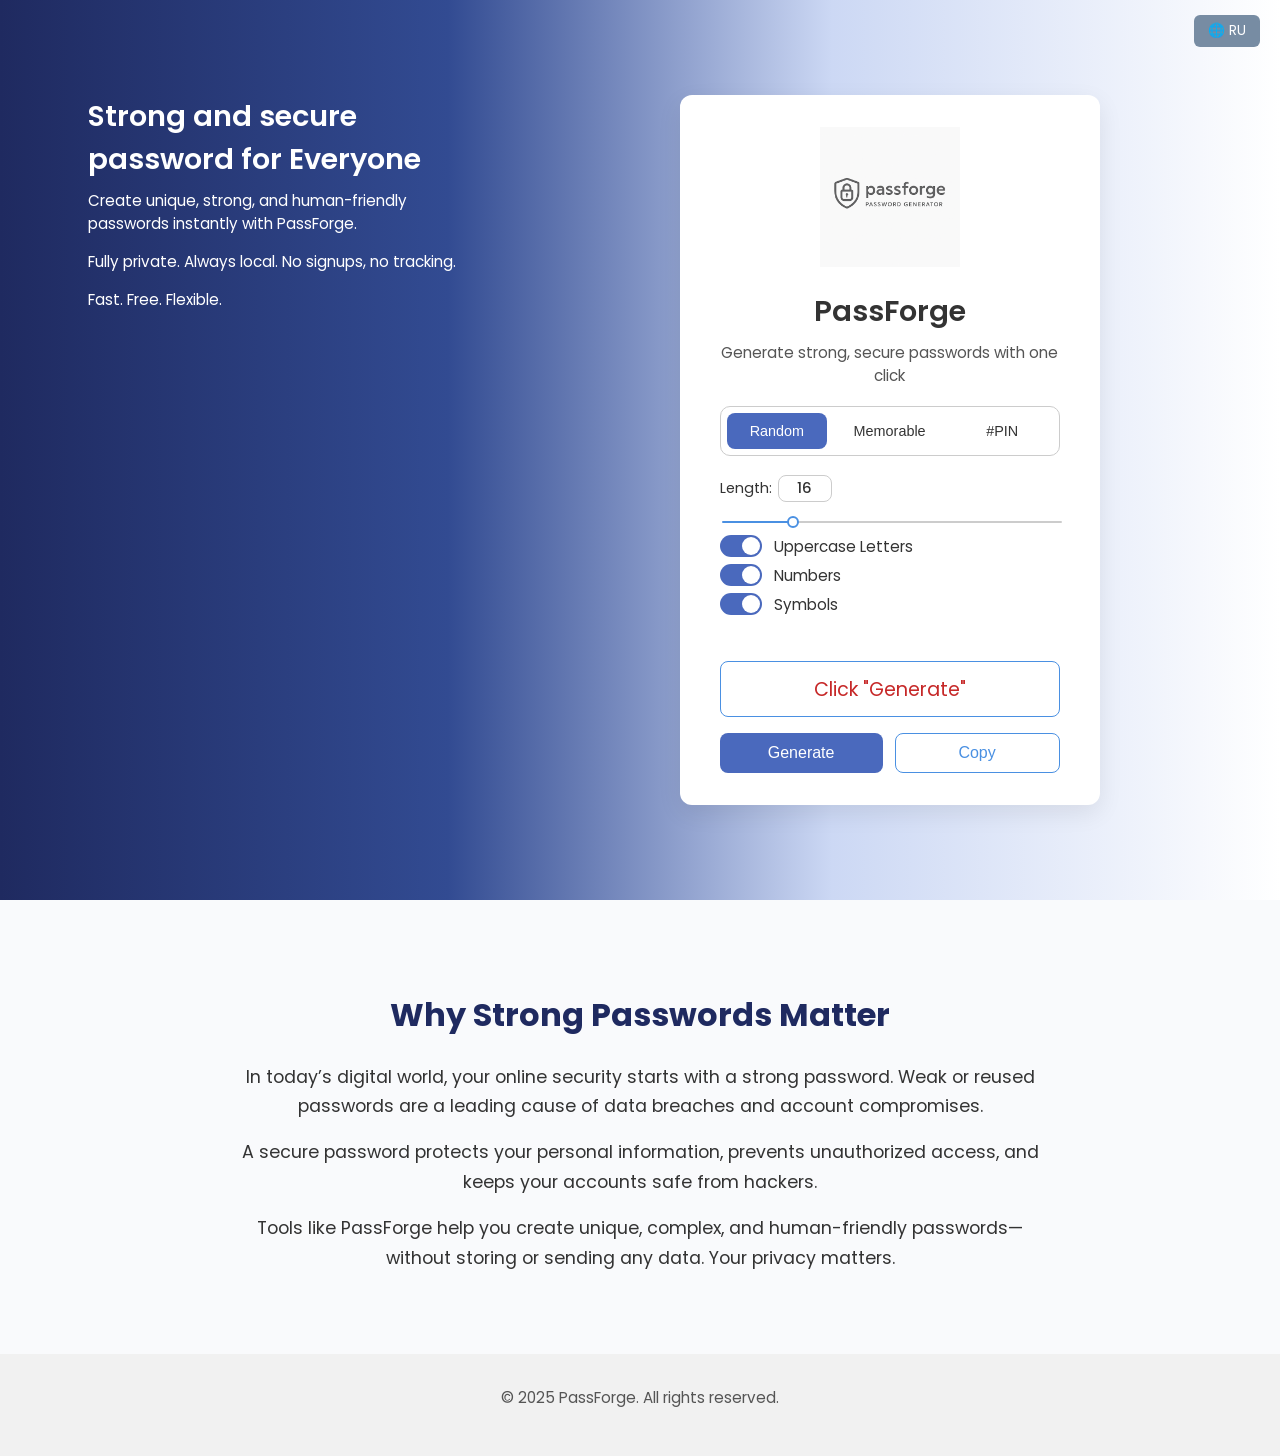
==== index.html @ 596d3ce4 "Add files via upload" ====
<!DOCTYPE html>
<html lang="en">
<head>
<!-- 🔹 БЛОК 1: SEO и мета-теги -->
<!-- Google tag (gtag.js) -->
<script async src="https://www.googletagmanager.com/gtag/js?id=G-ESG8VKVJJ3"></script>
<script>
  window.dataLayer = window.dataLayer || [];
  function gtag(){dataLayer.push(arguments);}
  gtag('js', new Date());
  gtag('config', 'G-ESG8VKVJJ3');
</script>
<meta charset="utf-8"/>
<meta name="viewport" content="width=device-width, initial-scale=1.0"/>
<title>PassForge – Secure Online Password Generator</title>

<meta name="description" content="Generate secure, strong, unique, and memorable passwords instantly. Create passwords with symbols, numbers, and custom length. 100% free and private.">

<meta name="keywords" content="password generator, strong password, generate password, secure password, online password tool, create password, password generator free, password creator, memorable password, PIN generator, random password, generate secure password, passforge">

<meta name="author" content="PassForge" />
<meta name="robots" content="index, follow" />

<script type="application/ld+json">
{
  "@context": "https://schema.org",
  "@type": "WebApplication",
  "name": "PassForge",
  "url": "https://passforge.net",
  "applicationCategory": "SecurityApplication",
  "operatingSystem": "Web",
  "description": "Generate secure, unique passwords in seconds with PassForge. Customize length, symbols, numbers, and more. Simple, private, and free.",
  "browserRequirements": "Requires JavaScript",
  "applicationSubCategory": "PasswordManager",
  "offers": {
    "@type": "Offer",
    "price": "0",
    "priceCurrency": "USD"
  },
  "publisher": {
    "@type": "Organization",
    "name": "PassForge"
  },
  "aggregateRating": {
    "@type": "AggregateRating",
    "ratingValue": "5",
    "reviewCount": "25"
  },
  "datePublished": "2025-06-23"
}
</script>

<script type="application/ld+json">
{
  "@context": "https://schema.org",
  "@type": "FAQPage",
  "mainEntity": [
    {
      "@type": "Question",
      "name": "How to generate a secure password?",
      "acceptedAnswer": {
        "@type": "Answer",
        "text": "Choose your desired options (length, symbols, numbers, etc.), click 'Generate', and copy your password."
      }
    },
    {
      "@type": "Question",
      "name": "Is PassForge free?",
      "acceptedAnswer": {
        "@type": "Answer",
        "text": "Yes, PassForge is completely free and does not require registration or login."
      }
    },
    {
      "@type": "Question",
      "name": "Do you store the generated passwords?",
      "acceptedAnswer": {
        "@type": "Answer",
        "text": "No. All password generation happens locally in your browser. Nothing is sent or stored anywhere."
      }
    }
  ]
}
</script>
<!-- ✅ Favicon -->
<link rel="icon" href="favicon.ico" type="image/x-icon"/>
<link href="https://fonts.googleapis.com/css2?family=Poppins:wght@400;600&display=swap" rel="stylesheet"/>
<link rel="stylesheet" href="style.css"/>
</head>




<body>
  <div class="page-container">
  <div class="page-layout">
    
    <!-- Левая колонка: описание -->
    <div class="intro">
      <h1>Strong and secure password for Everyone</h1>
      <p>Create unique, strong, and human-friendly passwords instantly with PassForge.</p>
      <p>Fully private. Always local. No signups, no tracking.</p>
      <p>Fast. Free. Flexible.</p>
    </div>

    <!-- Правая колонка: генератор -->
    <div class="generator">
      <div class="lang-toggle" onclick="toggleLanguage()">🌐 <span id="lang-label">RU</span></div>
      <div id="container">
        <img src="logo_clean_bg.png" alt="PassForge Logo" style="max-width: 140px; margin-bottom: 1rem;" />
        <h1 id="title">PassForge</h1>
        <p id="description">Generate strong, secure passwords with one click</p>

        <!-- Переключатель типа пароля -->
        <div class="password-type-selector">
          <button class="type-btn active">Random</button>
          <button class="type-btn">Memorable</button>
          <button class="type-btn">#PIN</button>
        </div>

        <!-- Настройки -->
        <div class="controls">
          <label id="length-label">
            Length: <span class="range-value-box" id="length-value">16</span>
          </label>
          <input id="length" type="range" min="4" max="64" value="16" />

          <label class="switch">
            <input type="checkbox" id="uppercase" checked />
            <span class="slider"></span>
            <span class="label-text" id="label-uppercase">Uppercase Letters</span>
          </label>

          <label class="switch">
            <input type="checkbox" id="numbers" checked />
            <span class="slider"></span>
            <span class="label-text" id="label-numbers">Numbers</span>
          </label>

          <label class="switch">
            <input type="checkbox" id="symbols" checked />
            <span class="slider"></span>
            <span class="label-text" id="label-symbols">Symbols</span>
          </label>
        </div>

        <!-- Пароль -->
        <div id="password-container">
          <div id="password">Click "Generate"</div>
          <div class="button-row-tight">
            <button class="generate" id="generate-btn" onclick="generatePassword()">Generate</button>
            <button class="copy" id="copy-btn" onclick="copyPassword()">Copy</button>
          </div>
        </div>
      </div>
    </div>
  </div>
  </div>
<section class="article-block">
  <div class="article-container">
    <h2>Why Strong Passwords Matter</h2>
    <p>
      In today’s digital world, your online security starts with a strong password. Weak or reused passwords are a leading cause of data breaches and account compromises.
    </p>
    <p>
      A secure password protects your personal information, prevents unauthorized access, and keeps your accounts safe from hackers.
    </p>
    <p>
      Tools like PassForge help you create unique, complex, and human-friendly passwords—without storing or sending any data. Your privacy matters.
    </p>
  </div>
</section>

  <!-- 🔹 JS -->
  <script defer src="main.js"></script>


  <footer class="site-footer">
  <p>&copy; 2025 PassForge. All rights reserved.</p>
</footer>

</body>

</html>
---- style.css ----
:root {
      --primary: #4a69bd;
      --primary-hover: #3c5aa4;
      --secondary: #778ca3;
      --secondary-hover: #5f6f80;
      --bg: #eef1f5;
      --card-bg: #ffffff;
      --text-main: #333;
      --accent: #00b894;
    }
    body {
      font-family: 'Poppins', sans-serif;
      margin: 0;
      background: linear-gradient(to right,
    #1f2a60 0%,        /* тёмно-синий */
    #324b92 35%,       /* интро заканчивается */
    #ccd8f4 65%,       /* генератор заканчивается */
    #ffffff 100%       /* белый конец */
  );
      color: var(--text-main);
     
    }
    #container {
      background: var(--card-bg);
      padding: 2rem 2.5rem;
      border-radius: 12px;
      box-shadow: 0 8px 24px rgba(0,0,0,0.08);
      width: 420px;
      max-width: 90%;
      box-sizing: border-box;
      text-align: center;
    }
    h1 {
      margin: 0 0 0.5rem 0;
      font-size: 1.8rem;
      font-weight: 600;
    }
    p {
      margin-top: 0;
      color: #555;
      font-size: 0.95rem;
    }
    #password {
  font-size: 1.2rem;
  padding: 0.8rem;
  border-radius: 8px;
  margin: 1rem 0;
  color: #c62828;                 /* синий текст */
  background-color: transparent; /* полностью прозрачный фон */
  border: 1px solid #4a90e2;      /* синяя рамка */
  word-break: break-word;
  min-height: 54px;
  display: flex;
  align-items: center;
  justify-content: center;
  box-sizing: border-box;
}

    button {
      padding: 10px 24px;
      margin: 6px;
      font-size: 1rem;
      border: none;
      border-radius: 8px;
      cursor: pointer;
      transition: background 0.25s ease;
      width: 160px; /* fixed width to prevent shift */
    }
    .generate { background-color: var(--primary); color: #fff; }
    .generate:hover { background-color: var(--primary-hover); }
    .copy {
  background-color: #fff;
  color: #4a90e2;
  border: 1px solid #4a90e2;
}
.copy:hover {
  background-color: #e6f0fc;
  color: #4a90e2;
  border-color: #4a90e2;
}

    .lang-toggle {
      position: absolute;
      top: 15px;
      right: 20px;
      background-color: var(--secondary);
      color: #fff;
      padding: 6px 14px;
      font-size: 0.85rem;
      border-radius: 6px;
      cursor: pointer;
      transition: background 0.25s ease;
      user-select: none;
    }
    .lang-toggle:hover {
      background-color: var(--secondary-hover);
    }
    /* Controls */
    .controls {
      text-align: left;
      margin-top: 1rem;
      font-size: 0.9rem;
      min-height: 170px; 
    }
    .controls label {
      display: flex;
      align-items: center;
      margin: 6px 0;
    }
    .controls input[type="range"] {
      width: 100%;
    }
    .range-value {
      font-weight: 600;
      margin-left: 0px;
    }

#password-container {
  width: 100%;
  box-sizing: border-box;
}

.button-row-tight {
  display: flex;
  justify-content: space-between;
  width: 100%;
  gap: 12px;
  box-sizing: border-box;
}

.button-row-tight button {
  flex: 1 1 0;
  margin: 0;
  padding: 10px 0;
}



/* 🎚️ Минималистичный улучшенный ползунок — фиксированный */
/* Ползунок и трек */
/* ——— Тонкий трек + тонкий бегунок, выровненный по центру ——— */
input[type="range"]{
  -webkit-appearance:none;
  width:100%;
  height:2px;                          /* ➊ Тонкая шкала */
  background:linear-gradient(
      to right,
      #4a90e2 0%,                      /* синий слева … */
      #4a90e2 var(--fill,50%),         /* … до бегунка  */
      #ccc     var(--fill,50%), #ccc 100%);  /* серый справа */
  border-radius:1px;
  outline:none;
}

/* Chrome / Edge бегунок */
input[type="range"]::-webkit-slider-thumb{
  -webkit-appearance:none;
  height:12px; width:12px;             /* ➋ Тонкий круг */
  border:2px solid #4a90e2;
  border-radius:50%;
  background:#fff;
  margin-top:0px;                     /* ➌ Центр по треку */
  cursor:pointer;
  transition:box-shadow .2s;
}

/* Glоw только при перетягивании */
input[type="range"]:active::-webkit-slider-thumb{
  box-shadow:0 0 0 3px rgba(74,144,226,.35);
}

/* Firefox */
input[type="range"]::-moz-range-track   {height:2px;background:#ccc;border-radius:1px;}
input[type="range"]::-moz-range-progress{height:2px;background:#4a90e2;border-radius:1px;}
input[type="range"]::-moz-range-thumb   {
  height:12px;width:12px;border:2px solid #4a90e2;background:#fff;border-radius:50%;cursor:pointer;
}


/* Переключатель-чекбокс (toggle switch) */
.switch {
  display: flex;
  align-items: center;
  gap: 12px;
  margin: 8px 0;
  font-size: 0.95rem;
  color: var(--text);
}

/* Скрываем стандартный checkbox */
.switch input {
  display: none;
}

/* Внешний вид слайдера */
.switch .slider {
  position: relative;
  width: 42px;
  height: 22px;
  background: #ccc;
  border-radius: 50px;
  transition: background 0.3s;
  flex-shrink: 0;
}

/* Кружок внутри */
.switch .slider::before {
  content: "";
  position: absolute;
  width: 18px;
  height: 18px;
  left: 2px;
  top: 2px;
  background: white;
  border-radius: 50%;
  transition: transform 0.3s;
}

/* Когда включено */
.switch input:checked + .slider {
  background: var(--primary);
}
.switch input:checked + .slider::before {
  transform: translateX(20px);
}

/* Подпись справа */
.switch .label-text {
  flex-grow: 1;
}


.range-value-box {
  display: inline-block;
  padding: 2px 8px;
  border: 1px solid #ccc;
  border-radius: 8px;
  font-weight: 500;
  min-width: 36px;
  text-align: center;
  background-color: #fff;
  color: #333;
  margin-left: 6px;
}

/* Контейнер с переключателями типа пароля */
.password-type-selector {
  display: flex;
  background-color: var(--card-bg);  /* как основа UI */
  border-radius: 10px;
  overflow: hidden;
  margin: 1.2rem 0;
  border: 1px solid #ccc;
}

/* Кнопка-переключатель */
.type-btn {
  flex: 1;
  padding: 10px 0;
  font-size: 0.9rem;
  background-color: transparent;
  border: none;
  cursor: pointer;
  transition: background 0.2s, color 0.2s;
  color: var(--text-main);
}

/* При наведении — лёгкая подсветка */
.type-btn:hover {
  background-color: #f0f4ff;
}

/* Активная кнопка — синяя, белый текст */
.type-btn.active {
  background-color: var(--primary);
  color: #fff;
  font-weight: 100;
}

.page-container {
  display: flex;
  justify-content: center;
  align-items: center;
  min-height: 100vh; /* теперь центрируем .page-layout */
}

.page-layout {
  display: flex;
  width: 100%;
  max-width: 1200px;
}

.intro {
  width: 40%;
  padding: 4rem 3rem;
  background: transparent;
  color: white;
  display: flex;
  flex-direction: column;
  justify-content: stretch;
}
.intro h1,
.intro p {
  color: white;e
}


.generator {
  width: 60%;
  padding: 4rem 3rem;
  background: transparent;
  display: flex;
  align-items: center;
  justify-content: center;
}

@media (max-width: 768px) {
  .page-layout {
    flex-direction: column-reverse;
    align-items: center;
  }

  .intro {
    width: 100%;
    padding: 2rem 1.5rem;
    text-align: center;
    margin-top: 2rem;
  }

  .generator {
    width: 100%;
    padding: 2rem 1.5rem;
    align-items: center;
  }

  body {
    background: #eef1f5;
  }
}
.article-block {
  background: #f9fafc;
  padding: 4rem 2rem;
  text-align: center;
}

.article-container {
  max-width: 800px;
  margin: 0 auto;
  font-family: 'Poppins', sans-serif;
}

.article-container h2 {
  font-size: 2rem;
  margin-bottom: 1.5rem;
  color: #1f2a60;
}

.article-container p {
  font-size: 1.1rem;
  line-height: 1.7;
  color: #333;
  margin-bottom: 1rem;
}
.site-footer {
  text-align: center;
  font-size: 0.9rem;
  color: #888;
  padding: 2rem 1rem;
  background: #f1f1f1;
}
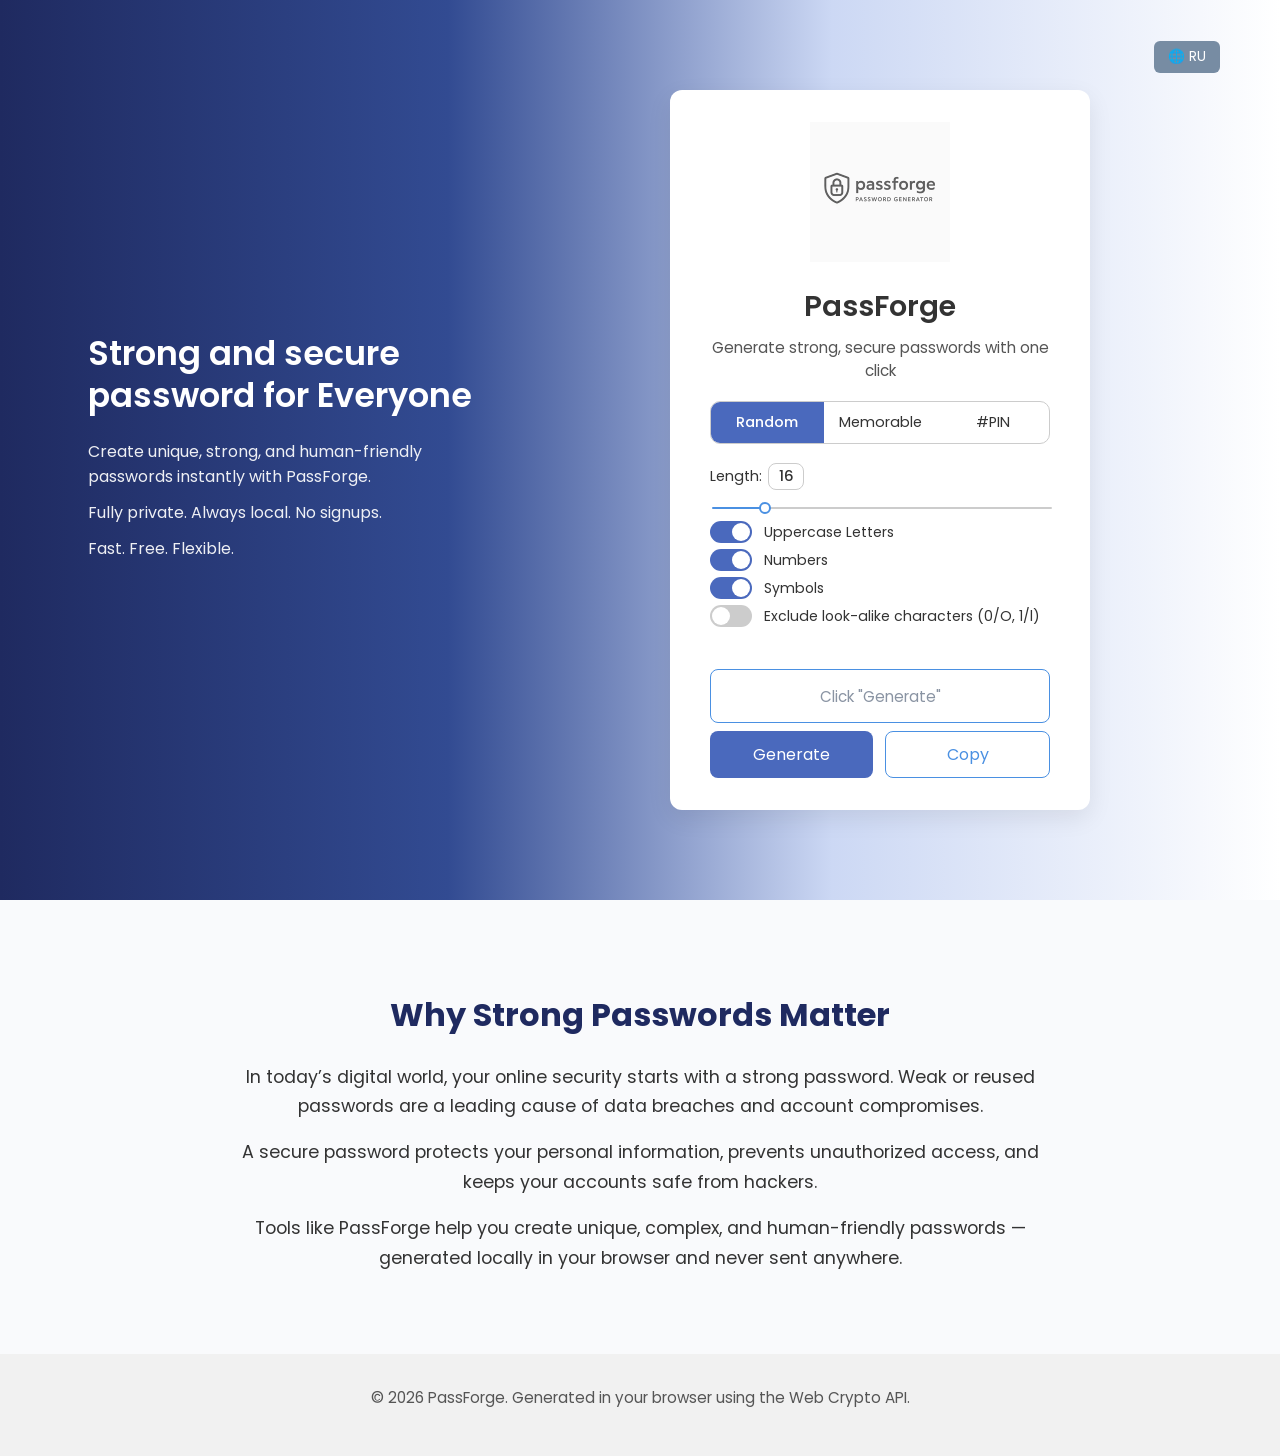
==== commit 28779153: "Add files via upload" ====
--- a/index.html
+++ b/index.html
@@ -1,37 +1,62 @@
 <!DOCTYPE html>
 <html lang="en">
 <head>
-<!-- 🔹 БЛОК 1: SEO и мета-теги -->
-<!-- Google tag (gtag.js) -->
-<script async src="https://www.googletagmanager.com/gtag/js?id=G-ESG8VKVJJ3"></script>
-<script>
-  window.dataLayer = window.dataLayer || [];
-  function gtag(){dataLayer.push(arguments);}
-  gtag('js', new Date());
-  gtag('config', 'G-ESG8VKVJJ3');
-</script>
-<meta charset="utf-8"/>
-<meta name="viewport" content="width=device-width, initial-scale=1.0"/>
+<meta charset="utf-8" />
+<meta name="viewport" content="width=device-width, initial-scale=1.0" />
+
 <title>PassForge – Secure Online Password Generator</title>
 
-<meta name="description" content="Generate secure, strong, unique, and memorable passwords instantly. Create passwords with symbols, numbers, and custom length. 100% free and private.">
-
-<meta name="keywords" content="password generator, strong password, generate password, secure password, online password tool, create password, password generator free, password creator, memorable password, PIN generator, random password, generate secure password, passforge">
-
+<meta name="description" content="Generate secure, strong, unique, and memorable passwords instantly. Custom length, symbols, numbers and entropy meter. Free, and generated entirely in your browser." />
 <meta name="author" content="PassForge" />
 <meta name="robots" content="index, follow" />
-
+<meta name="theme-color" content="#1f2a60" />
+
+<link rel="canonical" href="https://passforge.net/" />
+
+<!-- Open Graph / Twitter -->
+<meta property="og:type"        content="website" />
+<meta property="og:url"         content="https://passforge.net/" />
+<meta property="og:title"       content="PassForge – Secure Online Password Generator" />
+<meta property="og:description" content="Strong passwords generated locally in your browser. No signups, nothing sent anywhere." />
+<meta property="og:image"       content="https://passforge.net/og-image.png" />
+<meta property="og:image:width"  content="1200" />
+<meta property="og:image:height" content="630" />
+<meta name="twitter:card"        content="summary_large_image" />
+<meta name="twitter:title"       content="PassForge – Secure Online Password Generator" />
+<meta name="twitter:description" content="Strong passwords generated locally in your browser. No signups, nothing sent anywhere." />
+<meta name="twitter:image"       content="https://passforge.net/og-image.png" />
+
+<!--
+  hreflang: раскомментировать ПОСЛЕ того, как появится реальная страница /ru/.
+  Сейчас перевод живёт только в JS, отдельного URL нет, и указывать
+  несуществующий адрес нельзя — Google пометит это ошибкой.
+
+<link rel="alternate" hreflang="en" href="https://passforge.net/" />
+<link rel="alternate" hreflang="ru" href="https://passforge.net/ru/" />
+<link rel="alternate" hreflang="x-default" href="https://passforge.net/" />
+-->
+
+<!-- Иконки -->
+<link rel="icon" href="favicon.ico" sizes="any" />
+<link rel="apple-touch-icon" href="apple-touch-icon.png" />
+
+<!-- Структурированные данные.
+     Прежняя версия содержала HTML внутри JSON (<h1> в блоке aggregateRating),
+     из-за чего разметка не парсилась и игнорировалась целиком.
+     aggregateRating удалён намеренно: отзывов нет, а self-serving reviews
+     запрещены гайдлайнами и наказываются ручными санкциями. -->
 <script type="application/ld+json">
 {
   "@context": "https://schema.org",
   "@type": "WebApplication",
   "name": "PassForge",
-  "url": "https://passforge.net",
+  "url": "https://passforge.net/",
   "applicationCategory": "SecurityApplication",
+  "applicationSubCategory": "PasswordManager",
   "operatingSystem": "Web",
-  "description": "Generate secure, unique passwords in seconds with PassForge. Customize length, symbols, numbers, and more. Simple, private, and free.",
+  "description": "Generate secure, unique passwords in seconds with PassForge. Customize length, symbols, numbers and more. Everything runs locally in your browser.",
   "browserRequirements": "Requires JavaScript",
-  "applicationSubCategory": "PasswordManager",
+  "isAccessibleForFree": true,
   "offers": {
     "@type": "Offer",
     "price": "0",
@@ -39,12 +64,8 @@
   },
   "publisher": {
     "@type": "Organization",
-    "name": "PassForge"
-  },
-  "aggregateRating": {
-    "@type": "AggregateRating",
-    "ratingValue": "5",
-    "reviewCount": "25"
+    "name": "PassForge",
+    "url": "https://passforge.net/"
   },
   "datePublished": "2025-06-23"
 }
@@ -60,7 +81,7 @@
       "name": "How to generate a secure password?",
       "acceptedAnswer": {
         "@type": "Answer",
-        "text": "Choose your desired options (length, symbols, numbers, etc.), click 'Generate', and copy your password."
+        "text": "Choose your desired options (length, symbols, numbers, etc.), click Generate, and copy your password. The strength meter shows how many bits of entropy the result has."
       }
     },
     {
@@ -76,109 +97,181 @@
       "name": "Do you store the generated passwords?",
       "acceptedAnswer": {
         "@type": "Answer",
-        "text": "No. All password generation happens locally in your browser. Nothing is sent or stored anywhere."
+        "text": "No. All password generation happens locally in your browser using the Web Crypto API. Generated passwords are never transmitted or stored."
+      }
+    },
+    {
+      "@type": "Question",
+      "name": "How many bits of entropy does a password need?",
+      "acceptedAnswer": {
+        "@type": "Answer",
+        "text": "Around 80 bits is generally considered sufficient against offline brute-force attacks, and 100 bits or more gives a comfortable margin. A 16-character password using upper case, lower case, digits and symbols yields roughly 104 bits."
       }
     }
   ]
 }
 </script>
-<!-- ✅ Favicon -->
-<link rel="icon" href="favicon.ico" type="image/x-icon"/>
-<link href="https://fonts.googleapis.com/css2?family=Poppins:wght@400;600&display=swap" rel="stylesheet"/>
-<link rel="stylesheet" href="style.css"/>
+
+<!-- Шрифт: preconnect ускоряет загрузку.
+     Для полной независимости от Google (и чистоты по GDPR) файл шрифта
+     лучше положить локально и подключить через @font-face. -->
+<link rel="preconnect" href="https://fonts.googleapis.com" />
+<link rel="preconnect" href="https://fonts.gstatic.com" crossorigin />
+<link href="https://fonts.googleapis.com/css2?family=Poppins:wght@400;500;600&display=swap" rel="stylesheet" />
+
+<link rel="stylesheet" href="style.css" />
 </head>
 
-
-
-
 <body>
-  <div class="page-container">
+
+<div class="page-container">
   <div class="page-layout">
-    
+
     <!-- Левая колонка: описание -->
     <div class="intro">
-      <h1>Strong and secure password for Everyone</h1>
-      <p>Create unique, strong, and human-friendly passwords instantly with PassForge.</p>
-      <p>Fully private. Always local. No signups, no tracking.</p>
-      <p>Fast. Free. Flexible.</p>
+      <h1 id="headline" data-i18n="headline">Strong and secure password for Everyone</h1>
+      <p id="intro-line1" data-i18n="introLine1">Create unique, strong, and human-friendly passwords instantly with PassForge.</p>
+      <p id="intro-line2" data-i18n="introLine2">Fully private. Always local. No signups.</p>
+      <p id="intro-line3" data-i18n="introLine3">Fast. Free. Flexible.</p>
     </div>
 
     <!-- Правая колонка: генератор -->
     <div class="generator">
-      <div class="lang-toggle" onclick="toggleLanguage()">🌐 <span id="lang-label">RU</span></div>
+
+      <button type="button" class="lang-toggle" id="lang-toggle" aria-label="Switch language">
+        🌐 <span id="lang-label">RU</span>
+      </button>
+
       <div id="container">
-        <img src="logo_clean_bg.png" alt="PassForge Logo" style="max-width: 140px; margin-bottom: 1rem;" />
-        <h1 id="title">PassForge</h1>
-        <p id="description">Generate strong, secure passwords with one click</p>
-
-        <!-- Переключатель типа пароля -->
-        <div class="password-type-selector">
-          <button class="type-btn active">Random</button>
-          <button class="type-btn">Memorable</button>
-          <button class="type-btn">#PIN</button>
+
+        <img src="logo.webp" alt="PassForge" width="140" height="140"
+             class="brand-logo" fetchpriority="high" decoding="async" />
+
+        <!-- Было <h1> — на странице должен быть ровно один H1 (#headline). -->
+        <p class="brand-name">PassForge</p>
+        <p id="description" data-i18n="description">Generate strong, secure passwords with one click</p>
+
+        <!-- Переключатель типа пароля.
+             data-type обязателен: JS читает тип отсюда, а не из подписи кнопки.
+             Раньше сравнение шло по тексту, и после перевода на русский
+             переключатель переставал работать. -->
+        <div class="password-type-selector" role="tablist">
+          <button type="button" class="type-btn active" data-type="random"    role="tab" aria-selected="true">Random</button>
+          <button type="button" class="type-btn"        data-type="memorable" role="tab" aria-selected="false">Memorable</button>
+          <button type="button" class="type-btn"        data-type="pin"       role="tab" aria-selected="false">#PIN</button>
         </div>
 
         <!-- Настройки -->
         <div class="controls">
-          <label id="length-label">
-            Length: <span class="range-value-box" id="length-value">16</span>
-          </label>
-          <input id="length" type="range" min="4" max="64" value="16" />
+
+          <label id="length-label" class="length-label">
+            <span id="length-caption">Length</span>:
+            <span class="range-value-box" id="length-value">16</span>
+          </label>
+          <input id="length" type="range" min="8" max="64" value="16" aria-labelledby="length-caption" />
 
           <label class="switch">
             <input type="checkbox" id="uppercase" checked />
             <span class="slider"></span>
-            <span class="label-text" id="label-uppercase">Uppercase Letters</span>
+            <span class="label-text" data-i18n="uppercase">Uppercase Letters</span>
           </label>
 
           <label class="switch">
             <input type="checkbox" id="numbers" checked />
             <span class="slider"></span>
-            <span class="label-text" id="label-numbers">Numbers</span>
+            <span class="label-text" data-i18n="numbers">Numbers</span>
           </label>
 
           <label class="switch">
             <input type="checkbox" id="symbols" checked />
             <span class="slider"></span>
-            <span class="label-text" id="label-symbols">Symbols</span>
-          </label>
+            <span class="label-text" data-i18n="symbols">Symbols</span>
+          </label>
+
+          <label class="switch">
+            <input type="checkbox" id="exclude-ambiguous" />
+            <span class="slider"></span>
+            <span class="label-text" data-i18n="excludeAmbiguous">Exclude look-alike characters (0/O, 1/l)</span>
+          </label>
+
         </div>
 
-        <!-- Пароль -->
+        <!-- Пароль.
+             ym-hide-content — на случай, если Яндекс.Метрика будет
+             подключена снова: класс исключает содержимое из записи Вебвизора. -->
         <div id="password-container">
-          <div id="password">Click "Generate"</div>
+
+          <div id="password" class="ym-hide-content" data-empty="true"
+               data-i18n="passwordPlaceholder" aria-live="polite">Click "Generate"</div>
+
+          <div id="strength-meter" hidden>
+            <div class="strength-track"><div id="strength-bar"></div></div>
+            <p id="strength-text"></p>
+          </div>
+
+          <!-- onclick убран: обработчики навешиваются из JS.
+               Это позволит включить строгий CSP без unsafe-inline. -->
           <div class="button-row-tight">
-            <button class="generate" id="generate-btn" onclick="generatePassword()">Generate</button>
-            <button class="copy" id="copy-btn" onclick="copyPassword()">Copy</button>
+            <button type="button" class="generate" id="generate-btn" data-i18n="generate">Generate</button>
+            <button type="button" class="copy"     id="copy-btn"     data-i18n="copy">Copy</button>
           </div>
+
         </div>
+
       </div>
     </div>
+
   </div>
-  </div>
+</div>
+
 <section class="article-block">
   <div class="article-container">
-    <h2>Why Strong Passwords Matter</h2>
-    <p>
+    <h2 id="article-title" data-i18n="articleTitle">Why Strong Passwords Matter</h2>
+    <p id="article-p1">
       In today’s digital world, your online security starts with a strong password. Weak or reused passwords are a leading cause of data breaches and account compromises.
     </p>
-    <p>
+    <p id="article-p2">
       A secure password protects your personal information, prevents unauthorized access, and keeps your accounts safe from hackers.
     </p>
-    <p>
-      Tools like PassForge help you create unique, complex, and human-friendly passwords—without storing or sending any data. Your privacy matters.
+    <p id="article-p3">
+      Tools like PassForge help you create unique, complex, and human-friendly passwords — generated locally in your browser and never sent anywhere.
     </p>
   </div>
 </section>
 
-  <!-- 🔹 JS -->
-  <script defer src="main.js"></script>
-
-
-  <footer class="site-footer">
-  <p>&copy; 2025 PassForge. All rights reserved.</p>
+<footer class="site-footer">
+  <p>&copy; 2026 PassForge. Generated in your browser using the Web Crypto API.</p>
 </footer>
 
+<!--
+  ═══════════════════════════════════════════════════════════════════════
+  АНАЛИТИКА
+
+  Прежняя конфигурация Яндекс.Метрики включала webvisor:true. Вебвизор
+  записывает изменения DOM и отправляет их на серверы Яндекса. Сгенерированный
+  пароль попадает в DOM (#password), то есть потенциально уезжал вместе с
+  записью сессии — при том что на странице заявлено обратное.
+
+  Ниже аналитика ОТКЛЮЧЕНА целиком. Выберите один из вариантов:
+
+  ── Вариант A (рекомендуемый): cookieless-аналитика, баннер согласия не нужен,
+     позиционирование «no tracking» остаётся правдой.
+
+     <script defer data-domain="passforge.net" src="https://plausible.io/js/script.js"></script>
+
+     Альтернатива — Cloudflare Web Analytics, бесплатно.
+
+  ── Вариант B: вернуть GA/Метрику. Тогда обязательны:
+       • cookie-баннер с opt-in (домен кипрский → GDPR + ePrivacy);
+       • webvisor:false, clickmap:false;
+       • правка текста «No tracking» в переводах на честный;
+       • класс ym-hide-content на #password (уже проставлен).
+
+     ym(XXXXXXXX, 'init', { webvisor:false, clickmap:false, trackLinks:true, accurateTrackBounce:true });
+  ═══════════════════════════════════════════════════════════════════════
+-->
+
+<script defer src="main.js"></script>
+
 </body>
-
 </html>
--- a/style.css
+++ b/style.css
@@ -1,234 +1,237 @@
+/* =====================================================================
+   PassForge — style.css
+   Дизайн сохранён. Изменения:
+     • добавлен блок индикатора стойкости (#strength-meter)
+     • .brand-name вместо второго <h1>
+     • .lang-toggle привязан к .generator (был absolute без родителя)
+     • исправлена опечатка `color: white;e` в .intro
+     • --slider-fill приведён к одному имени переменной
+     • моноширинный шрифт и user-select для поля пароля
+     • prefers-reduced-motion и focus-visible
+   ===================================================================== */
+
+/* Глобальный border-box. Без него .intro/.generator с width:100% и padding
+   вылезали за вьюпорт на мобильном (438px при экране 390px). */
+*,
+*::before,
+*::after {
+  box-sizing: border-box;
+}
+
 :root {
-      --primary: #4a69bd;
-      --primary-hover: #3c5aa4;
-      --secondary: #778ca3;
-      --secondary-hover: #5f6f80;
-      --bg: #eef1f5;
-      --card-bg: #ffffff;
-      --text-main: #333;
-      --accent: #00b894;
-    }
-    body {
-      font-family: 'Poppins', sans-serif;
-      margin: 0;
-      background: linear-gradient(to right,
-    #1f2a60 0%,        /* тёмно-синий */
-    #324b92 35%,       /* интро заканчивается */
-    #ccd8f4 65%,       /* генератор заканчивается */
-    #ffffff 100%       /* белый конец */
+  --primary: #4a69bd;
+  --primary-hover: #3c5aa4;
+  --secondary: #778ca3;
+  --secondary-hover: #5f6f80;
+  --bg: #eef1f5;
+  --card-bg: #ffffff;
+  --text-main: #333;
+  --accent: #00b894;
+
+  --tier-0: #d64545;
+  --tier-1: #e08b3a;
+  --tier-2: #d9b93c;
+  --tier-3: #5aa85a;
+  --tier-4: #2f8f4e;
+}
+
+body {
+  font-family: 'Poppins', system-ui, -apple-system, sans-serif;
+  margin: 0;
+  background: linear-gradient(to right,
+    #1f2a60 0%,
+    #324b92 35%,
+    #ccd8f4 65%,
+    #ffffff 100%
   );
-      color: var(--text-main);
-     
-    }
-    #container {
-      background: var(--card-bg);
-      padding: 2rem 2.5rem;
-      border-radius: 12px;
-      box-shadow: 0 8px 24px rgba(0,0,0,0.08);
-      width: 420px;
-      max-width: 90%;
-      box-sizing: border-box;
-      text-align: center;
-    }
-    h1 {
-      margin: 0 0 0.5rem 0;
-      font-size: 1.8rem;
-      font-weight: 600;
-    }
-    p {
-      margin-top: 0;
-      color: #555;
-      font-size: 0.95rem;
-    }
-    #password {
-  font-size: 1.2rem;
-  padding: 0.8rem;
-  border-radius: 8px;
-  margin: 1rem 0;
-  color: #c62828;                 /* синий текст */
-  background-color: transparent; /* полностью прозрачный фон */
-  border: 1px solid #4a90e2;      /* синяя рамка */
-  word-break: break-word;
-  min-height: 54px;
+  color: var(--text-main);
+}
+
+/* ---------------------------------------------------------------------
+   Раскладка
+   ------------------------------------------------------------------- */
+
+.page-container {
+  display: flex;
+  justify-content: center;
+  align-items: center;
+  min-height: 100vh;
+}
+
+.page-layout {
+  display: flex;
+  width: 100%;
+  max-width: 1200px;
+}
+
+.intro {
+  width: 40%;
+  padding: 4rem 3rem;
+  background: transparent;
+  color: #fff;
+  display: flex;
+  flex-direction: column;
+  justify-content: center;
+}
+
+/* Было `color: white;e` — лишний символ ломал правило в некоторых парсерах */
+.intro h1,
+.intro p {
+  color: #fff;
+}
+
+.intro h1 {
+  font-size: 2.1rem;
+  line-height: 1.25;
+  margin: 0 0 1rem;
+}
+
+.intro p {
+  font-size: 1rem;
+  opacity: .92;
+  margin: .35rem 0;
+}
+
+.generator {
+  width: 60%;
+  padding: 4rem 3rem;
+  background: transparent;
   display: flex;
   align-items: center;
   justify-content: center;
+  position: relative;          /* якорь для .lang-toggle */
+}
+
+#container {
+  background: var(--card-bg);
+  padding: 2rem 2.5rem;
+  border-radius: 12px;
+  box-shadow: 0 8px 24px rgba(0, 0, 0, .08);
+  width: 420px;
+  max-width: 90%;
   box-sizing: border-box;
-}
-
-    button {
-      padding: 10px 24px;
-      margin: 6px;
-      font-size: 1rem;
-      border: none;
-      border-radius: 8px;
-      cursor: pointer;
-      transition: background 0.25s ease;
-      width: 160px; /* fixed width to prevent shift */
-    }
-    .generate { background-color: var(--primary); color: #fff; }
-    .generate:hover { background-color: var(--primary-hover); }
-    .copy {
-  background-color: #fff;
-  color: #4a90e2;
-  border: 1px solid #4a90e2;
-}
-.copy:hover {
-  background-color: #e6f0fc;
-  color: #4a90e2;
-  border-color: #4a90e2;
-}
-
-    .lang-toggle {
-      position: absolute;
-      top: 15px;
-      right: 20px;
-      background-color: var(--secondary);
-      color: #fff;
-      padding: 6px 14px;
-      font-size: 0.85rem;
-      border-radius: 6px;
-      cursor: pointer;
-      transition: background 0.25s ease;
-      user-select: none;
-    }
-    .lang-toggle:hover {
-      background-color: var(--secondary-hover);
-    }
-    /* Controls */
-    .controls {
-      text-align: left;
-      margin-top: 1rem;
-      font-size: 0.9rem;
-      min-height: 170px; 
-    }
-    .controls label {
-      display: flex;
-      align-items: center;
-      margin: 6px 0;
-    }
-    .controls input[type="range"] {
-      width: 100%;
-    }
-    .range-value {
-      font-weight: 600;
-      margin-left: 0px;
-    }
-
-#password-container {
-  width: 100%;
-  box-sizing: border-box;
-}
-
-.button-row-tight {
-  display: flex;
-  justify-content: space-between;
-  width: 100%;
-  gap: 12px;
-  box-sizing: border-box;
-}
-
-.button-row-tight button {
-  flex: 1 1 0;
+  text-align: center;
+}
+
+/* ---------------------------------------------------------------------
+   Шапка карточки
+   ------------------------------------------------------------------- */
+
+.brand-logo {
+  max-width: 140px;
+  height: auto;
+  margin-bottom: 1rem;
+}
+
+/* Заменяет прежний второй <h1> — визуально идентично */
+.brand-name {
+  margin: 0 0 .5rem;
+  font-size: 1.8rem;
+  font-weight: 600;
+  color: var(--text-main);
+}
+
+h1 {
+  margin: 0 0 .5rem;
+  font-size: 1.8rem;
+  font-weight: 600;
+}
+
+p {
+  margin-top: 0;
+  color: #555;
+  font-size: .95rem;
+}
+
+/* ---------------------------------------------------------------------
+   Переключатель языка
+   ------------------------------------------------------------------- */
+
+.lang-toggle {
+  position: absolute;
+  top: 15px;
+  right: 20px;
+  width: auto;
+  margin: 0;
+  background-color: var(--secondary);
+  color: #fff;
+  padding: 6px 14px;
+  font-size: .85rem;
+  font-family: inherit;
+  border: none;
+  border-radius: 6px;
+  cursor: pointer;
+  transition: background .25s ease;
+  user-select: none;
+}
+
+.lang-toggle:hover {
+  background-color: var(--secondary-hover);
+}
+
+/* ---------------------------------------------------------------------
+   Переключатель типа пароля
+   ------------------------------------------------------------------- */
+
+.password-type-selector {
+  display: flex;
+  background-color: var(--card-bg);
+  border-radius: 10px;
+  overflow: hidden;
+  margin: 1.2rem 0;
+  border: 1px solid #ccc;
+}
+
+.type-btn {
+  flex: 1;
+  width: auto;
   margin: 0;
   padding: 10px 0;
-}
-
-
-
-/* 🎚️ Минималистичный улучшенный ползунок — фиксированный */
-/* Ползунок и трек */
-/* ——— Тонкий трек + тонкий бегунок, выровненный по центру ——— */
-input[type="range"]{
-  -webkit-appearance:none;
-  width:100%;
-  height:2px;                          /* ➊ Тонкая шкала */
-  background:linear-gradient(
-      to right,
-      #4a90e2 0%,                      /* синий слева … */
-      #4a90e2 var(--fill,50%),         /* … до бегунка  */
-      #ccc     var(--fill,50%), #ccc 100%);  /* серый справа */
-  border-radius:1px;
-  outline:none;
-}
-
-/* Chrome / Edge бегунок */
-input[type="range"]::-webkit-slider-thumb{
-  -webkit-appearance:none;
-  height:12px; width:12px;             /* ➋ Тонкий круг */
-  border:2px solid #4a90e2;
-  border-radius:50%;
-  background:#fff;
-  margin-top:0px;                     /* ➌ Центр по треку */
-  cursor:pointer;
-  transition:box-shadow .2s;
-}
-
-/* Glоw только при перетягивании */
-input[type="range"]:active::-webkit-slider-thumb{
-  box-shadow:0 0 0 3px rgba(74,144,226,.35);
-}
-
-/* Firefox */
-input[type="range"]::-moz-range-track   {height:2px;background:#ccc;border-radius:1px;}
-input[type="range"]::-moz-range-progress{height:2px;background:#4a90e2;border-radius:1px;}
-input[type="range"]::-moz-range-thumb   {
-  height:12px;width:12px;border:2px solid #4a90e2;background:#fff;border-radius:50%;cursor:pointer;
-}
-
-
-/* Переключатель-чекбокс (toggle switch) */
-.switch {
+  font-size: .9rem;
+  font-family: inherit;
+  background-color: transparent;
+  border: none;
+  border-radius: 0;
+  cursor: pointer;
+  transition: background .2s, color .2s;
+  color: var(--text-main);
+}
+
+.type-btn:hover {
+  background-color: #f0f4ff;
+}
+
+.type-btn.active {
+  background-color: var(--primary);
+  color: #fff;
+  font-weight: 500;
+}
+
+/* ---------------------------------------------------------------------
+   Настройки
+   ------------------------------------------------------------------- */
+
+.controls {
+  text-align: left;
+  margin-top: 1rem;
+  font-size: .9rem;
+  min-height: 190px;
+}
+
+.controls label {
   display: flex;
   align-items: center;
-  gap: 12px;
-  margin: 8px 0;
-  font-size: 0.95rem;
-  color: var(--text);
-}
-
-/* Скрываем стандартный checkbox */
-.switch input {
-  display: none;
-}
-
-/* Внешний вид слайдера */
-.switch .slider {
-  position: relative;
-  width: 42px;
-  height: 22px;
-  background: #ccc;
-  border-radius: 50px;
-  transition: background 0.3s;
-  flex-shrink: 0;
-}
-
-/* Кружок внутри */
-.switch .slider::before {
-  content: "";
-  position: absolute;
-  width: 18px;
-  height: 18px;
-  left: 2px;
-  top: 2px;
-  background: white;
-  border-radius: 50%;
-  transition: transform 0.3s;
-}
-
-/* Когда включено */
-.switch input:checked + .slider {
-  background: var(--primary);
-}
-.switch input:checked + .slider::before {
-  transform: translateX(20px);
-}
-
-/* Подпись справа */
-.switch .label-text {
-  flex-grow: 1;
-}
-
+  margin: 6px 0;
+}
+
+.controls input[type="range"] {
+  width: 100%;
+}
+
+.length-label {
+  justify-content: flex-start;
+  margin-bottom: .25rem !important;
+}
 
 .range-value-box {
   display: inline-block;
@@ -243,76 +246,274 @@
   margin-left: 6px;
 }
 
-/* Контейнер с переключателями типа пароля */
-.password-type-selector {
-  display: flex;
-  background-color: var(--card-bg);  /* как основа UI */
-  border-radius: 10px;
-  overflow: hidden;
-  margin: 1.2rem 0;
-  border: 1px solid #ccc;
-}
-
-/* Кнопка-переключатель */
-.type-btn {
-  flex: 1;
-  padding: 10px 0;
-  font-size: 0.9rem;
+/* ---------- Ползунок ---------- */
+
+input[type="range"] {
+  -webkit-appearance: none;
+  appearance: none;
+  width: 100%;
+  height: 2px;
+  background: linear-gradient(
+    to right,
+    #4a90e2 0,
+    #4a90e2 var(--slider-fill, 50%),
+    #ccc var(--slider-fill, 50%),
+    #ccc 100%
+  );
+  border-radius: 1px;
+  outline: none;
+}
+
+input[type="range"]::-webkit-slider-thumb {
+  -webkit-appearance: none;
+  appearance: none;
+  height: 12px;
+  width: 12px;
+  border: 2px solid #4a90e2;
+  border-radius: 50%;
+  background: #fff;
+  cursor: pointer;
+  transition: box-shadow .2s;
+}
+
+input[type="range"]:active::-webkit-slider-thumb {
+  box-shadow: 0 0 0 3px rgba(74, 144, 226, .35);
+}
+
+input[type="range"]::-moz-range-track    { height: 2px; background: #ccc; border-radius: 1px; }
+input[type="range"]::-moz-range-progress { height: 2px; background: #4a90e2; border-radius: 1px; }
+input[type="range"]::-moz-range-thumb {
+  height: 12px; width: 12px;
+  border: 2px solid #4a90e2;
+  background: #fff;
+  border-radius: 50%;
+  cursor: pointer;
+}
+
+/* ---------- Тумблеры ---------- */
+
+.switch {
+  display: flex;
+  align-items: center;
+  gap: 12px;
+  margin: 8px 0;
+  font-size: .95rem;
+  color: var(--text-main);
+  cursor: pointer;
+}
+
+.switch input {
+  display: none;
+}
+
+.switch .slider {
+  position: relative;
+  width: 42px;
+  height: 22px;
+  background: #ccc;
+  border-radius: 50px;
+  transition: background .3s;
+  flex-shrink: 0;
+}
+
+.switch .slider::before {
+  content: "";
+  position: absolute;
+  width: 18px;
+  height: 18px;
+  left: 2px;
+  top: 2px;
+  background: #fff;
+  border-radius: 50%;
+  transition: transform .3s;
+}
+
+.switch input:checked + .slider {
+  background: var(--primary);
+}
+
+.switch input:checked + .slider::before {
+  transform: translateX(20px);
+}
+
+.switch .label-text {
+  flex-grow: 1;
+  font-size: .88rem;
+  line-height: 1.3;
+}
+
+/* ---------------------------------------------------------------------
+   Поле пароля
+   ------------------------------------------------------------------- */
+
+#password-container {
+  width: 100%;
+  box-sizing: border-box;
+}
+
+#password {
+  font-family: ui-monospace, "SF Mono", Menlo, Consolas, "Liberation Mono", monospace;
+  font-size: 1.15rem;
+  letter-spacing: .02em;
+  padding: .8rem;
+  border-radius: 8px;
+  margin: 1rem 0 .5rem;
+  color: #c62828;
   background-color: transparent;
-  border: none;
-  cursor: pointer;
-  transition: background 0.2s, color 0.2s;
-  color: var(--text-main);
-}
-
-/* При наведении — лёгкая подсветка */
-.type-btn:hover {
-  background-color: #f0f4ff;
-}
-
-/* Активная кнопка — синяя, белый текст */
-.type-btn.active {
-  background-color: var(--primary);
-  color: #fff;
-  font-weight: 100;
-}
-
-.page-container {
-  display: flex;
-  justify-content: center;
-  align-items: center;
-  min-height: 100vh; /* теперь центрируем .page-layout */
-}
-
-.page-layout {
-  display: flex;
-  width: 100%;
-  max-width: 1200px;
-}
-
-.intro {
-  width: 40%;
-  padding: 4rem 3rem;
-  background: transparent;
-  color: white;
-  display: flex;
-  flex-direction: column;
-  justify-content: stretch;
-}
-.intro h1,
-.intro p {
-  color: white;e
-}
-
-
-.generator {
-  width: 60%;
-  padding: 4rem 3rem;
-  background: transparent;
+  border: 1px solid #4a90e2;
+  word-break: break-all;
+  min-height: 54px;
   display: flex;
   align-items: center;
   justify-content: center;
-}
+  box-sizing: border-box;
+  user-select: all;             /* тройной клик выделяет пароль целиком */
+}
+
+/* Плейсхолдер и сообщения об ошибке — обычным шрифтом, приглушённо */
+#password[data-empty="true"] {
+  font-family: 'Poppins', sans-serif;
+  font-size: .95rem;
+  color: #8a94a3;
+  letter-spacing: normal;
+  user-select: none;
+}
+
+/* ---------------------------------------------------------------------
+   Индикатор стойкости
+   ------------------------------------------------------------------- */
+
+#strength-meter {
+  margin: 0 0 .9rem;
+  text-align: left;
+}
+
+#strength-meter[hidden] {
+  display: none;
+}
+
+.strength-track {
+  height: 6px;
+  background: #e6e8eb;
+  border-radius: 3px;
+  overflow: hidden;
+}
+
+#strength-bar {
+  height: 100%;
+  width: 0;
+  border-radius: 3px;
+  background: var(--tier-0);
+  transition: width .3s ease, background-color .3s ease;
+}
+
+#strength-meter[data-tier="0"] #strength-bar { background: var(--tier-0); }
+#strength-meter[data-tier="1"] #strength-bar { background: var(--tier-1); }
+#strength-meter[data-tier="2"] #strength-bar { background: var(--tier-2); }
+#strength-meter[data-tier="3"] #strength-bar { background: var(--tier-3); }
+#strength-meter[data-tier="4"] #strength-bar { background: var(--tier-4); }
+
+#strength-text {
+  margin: .45rem 0 0;
+  font-size: .78rem;
+  line-height: 1.4;
+  color: #5a6472;
+}
+
+/* ---------------------------------------------------------------------
+   Кнопки
+   ------------------------------------------------------------------- */
+
+button {
+  padding: 10px 24px;
+  margin: 6px;
+  font-size: 1rem;
+  font-family: inherit;
+  border: none;
+  border-radius: 8px;
+  cursor: pointer;
+  transition: background .25s ease, opacity .2s ease;
+  width: 160px;
+}
+
+button:disabled {
+  cursor: default;
+  opacity: .75;
+}
+
+.generate { background-color: var(--primary); color: #fff; }
+.generate:hover:not(:disabled) { background-color: var(--primary-hover); }
+
+.copy {
+  background-color: #fff;
+  color: #4a90e2;
+  border: 1px solid #4a90e2;
+}
+
+.copy:hover:not(:disabled) {
+  background-color: #e6f0fc;
+}
+
+.button-row-tight {
+  display: flex;
+  justify-content: space-between;
+  width: 100%;
+  gap: 12px;
+  box-sizing: border-box;
+}
+
+.button-row-tight button {
+  flex: 1 1 0;
+  margin: 0;
+  padding: 10px 0;
+  width: auto;
+}
+
+/* Видимый фокус для клавиатурной навигации */
+:focus-visible {
+  outline: 2px solid var(--primary);
+  outline-offset: 2px;
+}
+
+/* ---------------------------------------------------------------------
+   Статья и подвал
+   ------------------------------------------------------------------- */
+
+.article-block {
+  background: #f9fafc;
+  padding: 4rem 2rem;
+  text-align: center;
+}
+
+.article-container {
+  max-width: 800px;
+  margin: 0 auto;
+}
+
+.article-container h2 {
+  font-size: 2rem;
+  margin-bottom: 1.5rem;
+  color: #1f2a60;
+}
+
+.article-container p {
+  font-size: 1.1rem;
+  line-height: 1.7;
+  color: #333;
+  margin-bottom: 1rem;
+}
+
+.site-footer {
+  text-align: center;
+  font-size: .9rem;
+  color: #888;
+  padding: 2rem 1rem;
+  background: #f1f1f1;
+}
+
+/* ---------------------------------------------------------------------
+   Мобильная версия
+   ------------------------------------------------------------------- */
 
 @media (max-width: 768px) {
   .page-layout {
@@ -327,45 +528,37 @@
     margin-top: 2rem;
   }
 
+  .intro h1,
+  .intro p {
+    color: var(--text-main);
+  }
+
+  .intro h1 {
+    font-size: 1.6rem;
+  }
+
   .generator {
     width: 100%;
-    padding: 2rem 1.5rem;
+    padding: 3.5rem 1.5rem 2rem;
     align-items: center;
   }
 
   body {
-    background: #eef1f5;
-  }
-}
-.article-block {
-  background: #f9fafc;
-  padding: 4rem 2rem;
-  text-align: center;
-}
-
-.article-container {
-  max-width: 800px;
-  margin: 0 auto;
-  font-family: 'Poppins', sans-serif;
-}
-
-.article-container h2 {
-  font-size: 2rem;
-  margin-bottom: 1.5rem;
-  color: #1f2a60;
-}
-
-.article-container p {
-  font-size: 1.1rem;
-  line-height: 1.7;
-  color: #333;
-  margin-bottom: 1rem;
-}
-.site-footer {
-  text-align: center;
-  font-size: 0.9rem;
-  color: #888;
-  padding: 2rem 1rem;
-  background: #f1f1f1;
-}
-
+    background: var(--bg);
+  }
+
+  #container {
+    padding: 1.5rem 1.25rem;
+  }
+
+  .controls {
+    min-height: 0;
+  }
+}
+
+@media (prefers-reduced-motion: reduce) {
+  * {
+    transition-duration: .01ms !important;
+    animation-duration: .01ms !important;
+  }
+}
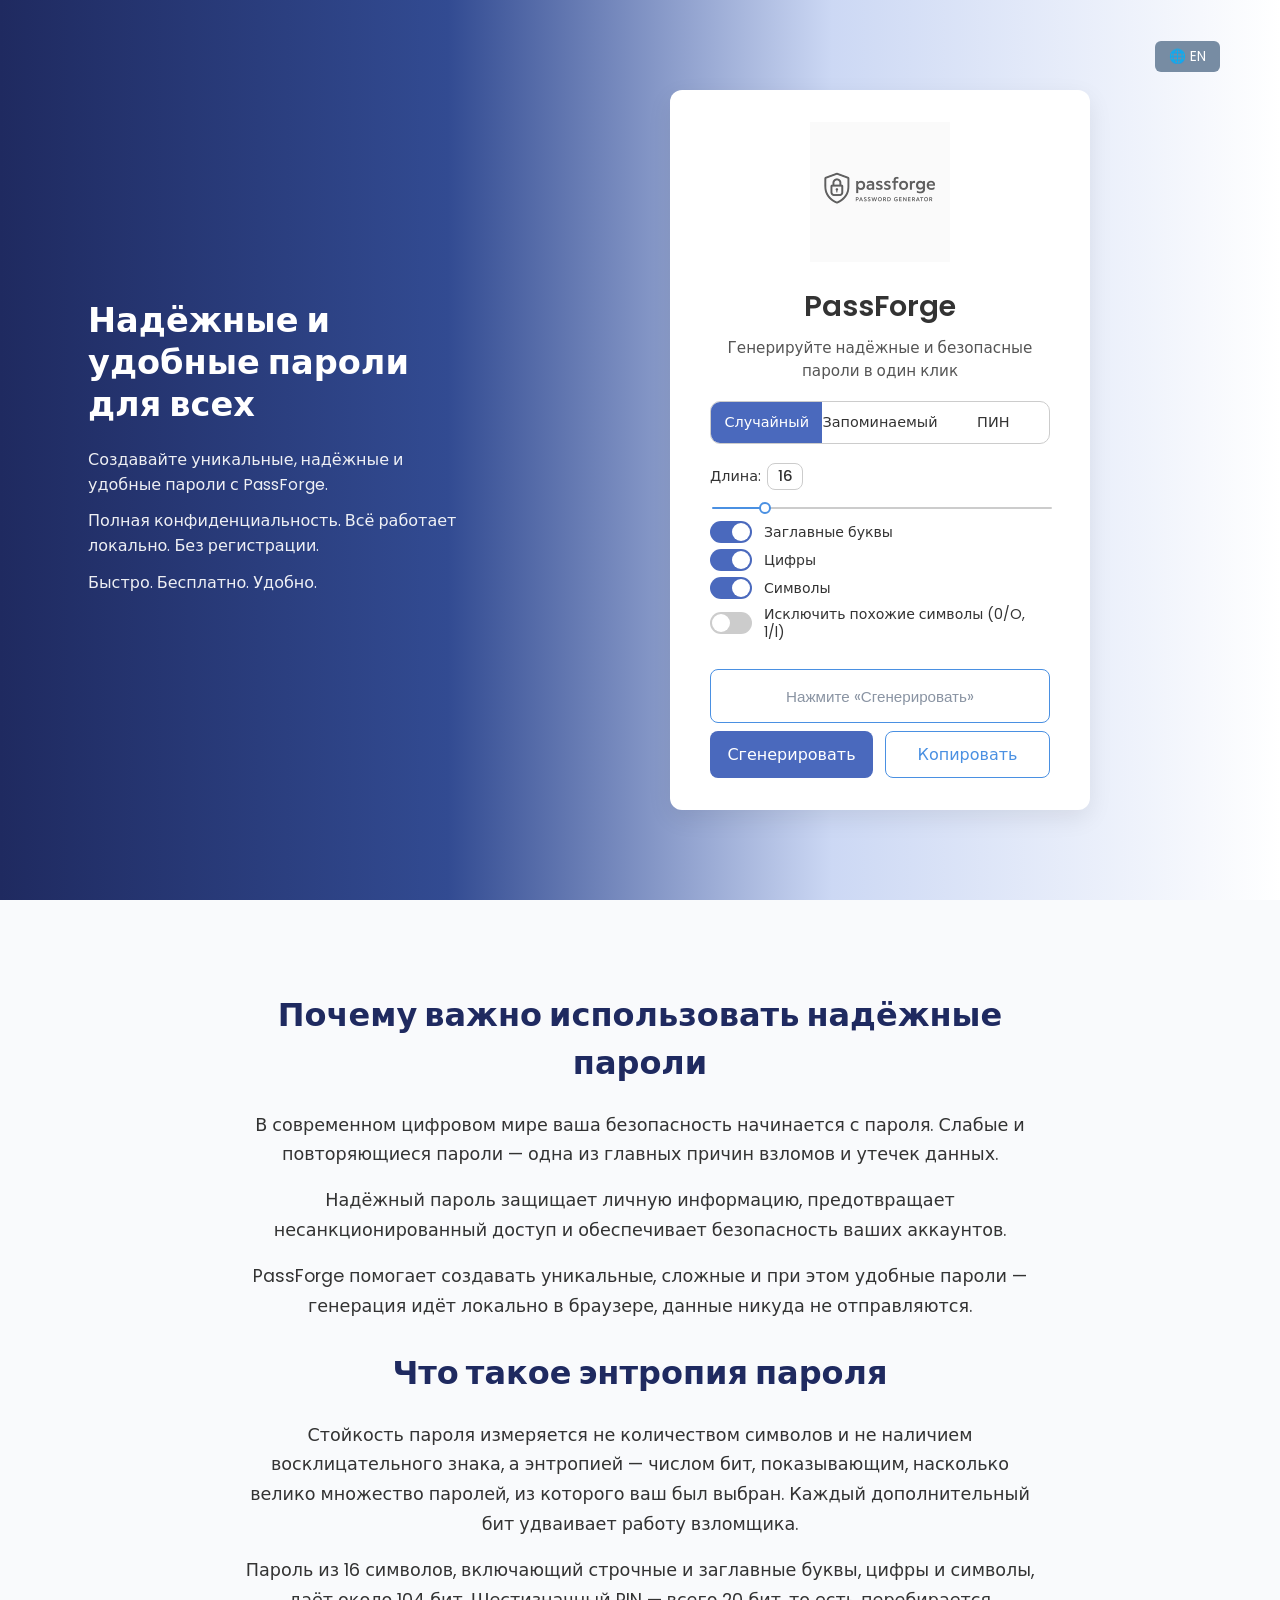
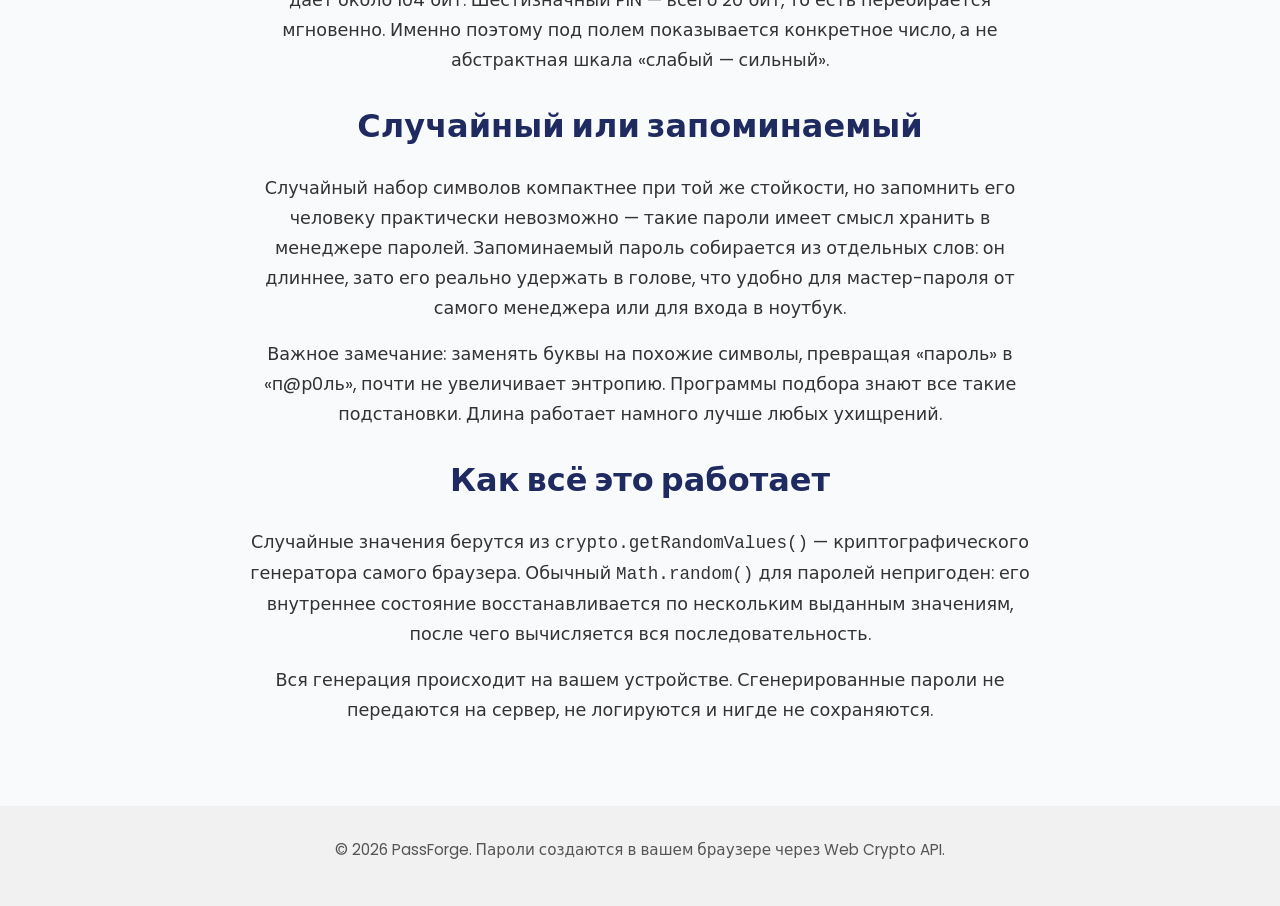
==== commit b72ed650: "Add files via upload" ====
--- a/index.html
+++ b/index.html
@@ -1,66 +1,56 @@
 <!DOCTYPE html>
-<html lang="en">
+<html lang="ru">
 <head>
 <meta charset="utf-8" />
 <meta name="viewport" content="width=device-width, initial-scale=1.0" />
 
-<title>PassForge – Secure Online Password Generator</title>
-
-<meta name="description" content="Generate secure, strong, unique, and memorable passwords instantly. Custom length, symbols, numbers and entropy meter. Free, and generated entirely in your browser." />
+<title>PassForge — генератор надёжных паролей онлайн</title>
+
+<meta name="description" content="Генератор надёжных паролей: случайные, запоминаемые и PIN-коды. Настройка длины, символов и цифр, показ энтропии в битах. Бесплатно, всё считается локально в браузере." />
 <meta name="author" content="PassForge" />
 <meta name="robots" content="index, follow" />
 <meta name="theme-color" content="#1f2a60" />
 
-<link rel="canonical" href="https://passforge.net/" />
+<link rel="canonical" href="https://passforge.net/ru/" />
+
+<link rel="alternate" hreflang="en" href="https://passforge.net/" />
+<link rel="alternate" hreflang="ru" href="https://passforge.net/ru/" />
+<link rel="alternate" hreflang="x-default" href="https://passforge.net/" />
 
 <!-- Open Graph / Twitter -->
 <meta property="og:type"        content="website" />
-<meta property="og:url"         content="https://passforge.net/" />
-<meta property="og:title"       content="PassForge – Secure Online Password Generator" />
-<meta property="og:description" content="Strong passwords generated locally in your browser. No signups, nothing sent anywhere." />
+<meta property="og:url"         content="https://passforge.net/ru/" />
+<meta property="og:locale"      content="ru_RU" />
+<meta property="og:title"       content="PassForge — генератор надёжных паролей онлайн" />
+<meta property="og:description" content="Пароли генерируются локально в вашем браузере. Без регистрации, без отправки данных." />
 <meta property="og:image"       content="https://passforge.net/og-image.png" />
 <meta property="og:image:width"  content="1200" />
 <meta property="og:image:height" content="630" />
 <meta name="twitter:card"        content="summary_large_image" />
-<meta name="twitter:title"       content="PassForge – Secure Online Password Generator" />
-<meta name="twitter:description" content="Strong passwords generated locally in your browser. No signups, nothing sent anywhere." />
+<meta name="twitter:title"       content="PassForge — генератор надёжных паролей онлайн" />
+<meta name="twitter:description" content="Пароли генерируются локально в вашем браузере. Без регистрации, без отправки данных." />
 <meta name="twitter:image"       content="https://passforge.net/og-image.png" />
 
-<!--
-  hreflang: раскомментировать ПОСЛЕ того, как появится реальная страница /ru/.
-  Сейчас перевод живёт только в JS, отдельного URL нет, и указывать
-  несуществующий адрес нельзя — Google пометит это ошибкой.
-
-<link rel="alternate" hreflang="en" href="https://passforge.net/" />
-<link rel="alternate" hreflang="ru" href="https://passforge.net/ru/" />
-<link rel="alternate" hreflang="x-default" href="https://passforge.net/" />
--->
-
-<!-- Иконки -->
-<link rel="icon" href="favicon.ico" sizes="any" />
-<link rel="apple-touch-icon" href="apple-touch-icon.png" />
-
-<!-- Структурированные данные.
-     Прежняя версия содержала HTML внутри JSON (<h1> в блоке aggregateRating),
-     из-за чего разметка не парсилась и игнорировалась целиком.
-     aggregateRating удалён намеренно: отзывов нет, а self-serving reviews
-     запрещены гайдлайнами и наказываются ручными санкциями. -->
+<link rel="icon" href="/favicon.ico" sizes="any" />
+<link rel="apple-touch-icon" href="/apple-touch-icon.png" />
+
 <script type="application/ld+json">
 {
   "@context": "https://schema.org",
   "@type": "WebApplication",
+  "inLanguage": "ru",
   "name": "PassForge",
-  "url": "https://passforge.net/",
+  "url": "https://passforge.net/ru/",
   "applicationCategory": "SecurityApplication",
   "applicationSubCategory": "PasswordManager",
   "operatingSystem": "Web",
-  "description": "Generate secure, unique passwords in seconds with PassForge. Customize length, symbols, numbers and more. Everything runs locally in your browser.",
+  "description": "Генератор надёжных паролей с настройкой длины, символов и цифр. Всё считается локально в браузере через Web Crypto API.",
   "browserRequirements": "Requires JavaScript",
   "isAccessibleForFree": true,
   "offers": {
     "@type": "Offer",
     "price": "0",
-    "priceCurrency": "USD"
+    "priceCurrency": "EUR"
   },
   "publisher": {
     "@type": "Organization",
@@ -75,51 +65,57 @@
 {
   "@context": "https://schema.org",
   "@type": "FAQPage",
+  "inLanguage": "ru",
   "mainEntity": [
     {
       "@type": "Question",
-      "name": "How to generate a secure password?",
-      "acceptedAnswer": {
-        "@type": "Answer",
-        "text": "Choose your desired options (length, symbols, numbers, etc.), click Generate, and copy your password. The strength meter shows how many bits of entropy the result has."
-      }
-    },
-    {
-      "@type": "Question",
-      "name": "Is PassForge free?",
-      "acceptedAnswer": {
-        "@type": "Answer",
-        "text": "Yes, PassForge is completely free and does not require registration or login."
-      }
-    },
-    {
-      "@type": "Question",
-      "name": "Do you store the generated passwords?",
-      "acceptedAnswer": {
-        "@type": "Answer",
-        "text": "No. All password generation happens locally in your browser using the Web Crypto API. Generated passwords are never transmitted or stored."
-      }
-    },
-    {
-      "@type": "Question",
-      "name": "How many bits of entropy does a password need?",
-      "acceptedAnswer": {
-        "@type": "Answer",
-        "text": "Around 80 bits is generally considered sufficient against offline brute-force attacks, and 100 bits or more gives a comfortable margin. A 16-character password using upper case, lower case, digits and symbols yields roughly 104 bits."
+      "name": "Как сгенерировать надёжный пароль?",
+      "acceptedAnswer": {
+        "@type": "Answer",
+        "text": "Выберите тип пароля и настройте длину, символы и цифры, затем нажмите «Сгенерировать» и скопируйте результат. Под полем показывается энтропия в битах и примерная оценка времени подбора."
+      }
+    },
+    {
+      "@type": "Question",
+      "name": "PassForge бесплатный?",
+      "acceptedAnswer": {
+        "@type": "Answer",
+        "text": "Да, сервис полностью бесплатный и не требует регистрации."
+      }
+    },
+    {
+      "@type": "Question",
+      "name": "Сохраняются ли сгенерированные пароли?",
+      "acceptedAnswer": {
+        "@type": "Answer",
+        "text": "Нет. Пароли создаются прямо в браузере через Web Crypto API и никуда не передаются и нигде не сохраняются."
+      }
+    },
+    {
+      "@type": "Question",
+      "name": "Сколько бит энтропии должно быть у пароля?",
+      "acceptedAnswer": {
+        "@type": "Answer",
+        "text": "Порядка 80 бит обычно считается достаточным против офлайнового перебора, а 100 бит и выше дают запас на годы вперёд. Пароль из 16 символов с заглавными, строчными буквами, цифрами и символами даёт примерно 104 бита."
+      }
+    },
+    {
+      "@type": "Question",
+      "name": "Чем запоминаемый пароль отличается от случайного?",
+      "acceptedAnswer": {
+        "@type": "Answer",
+        "text": "Запоминаемый пароль собирается из отдельных слов и легче удерживается в памяти, но при равной стойкости он длиннее случайного. Случайный набор символов компактнее, но его практически невозможно запомнить, поэтому его хранят в менеджере паролей."
       }
     }
   ]
 }
 </script>
 
-<!-- Шрифт: preconnect ускоряет загрузку.
-     Для полной независимости от Google (и чистоты по GDPR) файл шрифта
-     лучше положить локально и подключить через @font-face. -->
 <link rel="preconnect" href="https://fonts.googleapis.com" />
 <link rel="preconnect" href="https://fonts.gstatic.com" crossorigin />
 <link href="https://fonts.googleapis.com/css2?family=Poppins:wght@400;500;600&display=swap" rel="stylesheet" />
 
-<link rel="stylesheet" href="style.css" />
+<link rel="stylesheet" href="/style.css" />
 </head>
 
 <body>
@@ -127,45 +123,36 @@
 <div class="page-container">
   <div class="page-layout">
 
-    <!-- Левая колонка: описание -->
     <div class="intro">
-      <h1 id="headline" data-i18n="headline">Strong and secure password for Everyone</h1>
-      <p id="intro-line1" data-i18n="introLine1">Create unique, strong, and human-friendly passwords instantly with PassForge.</p>
-      <p id="intro-line2" data-i18n="introLine2">Fully private. Always local. No signups.</p>
-      <p id="intro-line3" data-i18n="introLine3">Fast. Free. Flexible.</p>
+      <h1 id="headline" data-i18n="headline">Надёжные и удобные пароли для всех</h1>
+      <p id="intro-line1" data-i18n="introLine1">Создавайте уникальные, надёжные и удобные пароли с PassForge.</p>
+      <p id="intro-line2" data-i18n="introLine2">Полная конфиденциальность. Всё работает локально. Без регистрации.</p>
+      <p id="intro-line3" data-i18n="introLine3">Быстро. Бесплатно. Удобно.</p>
     </div>
 
-    <!-- Правая колонка: генератор -->
     <div class="generator">
 
-      <button type="button" class="lang-toggle" id="lang-toggle" aria-label="Switch language">
-        🌐 <span id="lang-label">RU</span>
-      </button>
+      <a href="/" class="lang-toggle" id="lang-toggle" hreflang="en"
+         aria-label="Switch to English">🌐 <span id="lang-label">EN</span></a>
 
       <div id="container">
 
-        <img src="logo.webp" alt="PassForge" width="140" height="140"
+        <img src="/logo.webp" alt="PassForge" width="140" height="140"
              class="brand-logo" fetchpriority="high" decoding="async" />
 
-        <!-- Было <h1> — на странице должен быть ровно один H1 (#headline). -->
         <p class="brand-name">PassForge</p>
-        <p id="description" data-i18n="description">Generate strong, secure passwords with one click</p>
-
-        <!-- Переключатель типа пароля.
-             data-type обязателен: JS читает тип отсюда, а не из подписи кнопки.
-             Раньше сравнение шло по тексту, и после перевода на русский
-             переключатель переставал работать. -->
+        <p id="description" data-i18n="description">Генерируйте надёжные и безопасные пароли в один клик</p>
+
         <div class="password-type-selector" role="tablist">
-          <button type="button" class="type-btn active" data-type="random"    role="tab" aria-selected="true">Random</button>
-          <button type="button" class="type-btn"        data-type="memorable" role="tab" aria-selected="false">Memorable</button>
-          <button type="button" class="type-btn"        data-type="pin"       role="tab" aria-selected="false">#PIN</button>
+          <button type="button" class="type-btn active" data-type="random"    role="tab" aria-selected="true">Случайный</button>
+          <button type="button" class="type-btn"        data-type="memorable" role="tab" aria-selected="false">Запоминаемый</button>
+          <button type="button" class="type-btn"        data-type="pin"       role="tab" aria-selected="false">ПИН</button>
         </div>
 
-        <!-- Настройки -->
         <div class="controls">
 
           <label id="length-label" class="length-label">
-            <span id="length-caption">Length</span>:
+            <span id="length-caption">Длина</span>:
             <span class="range-value-box" id="length-value">16</span>
           </label>
           <input id="length" type="range" min="8" max="64" value="16" aria-labelledby="length-caption" />
@@ -173,47 +160,42 @@
           <label class="switch">
             <input type="checkbox" id="uppercase" checked />
             <span class="slider"></span>
-            <span class="label-text" data-i18n="uppercase">Uppercase Letters</span>
+            <span class="label-text" data-i18n="uppercase">Заглавные буквы</span>
           </label>
 
           <label class="switch">
             <input type="checkbox" id="numbers" checked />
             <span class="slider"></span>
-            <span class="label-text" data-i18n="numbers">Numbers</span>
+            <span class="label-text" data-i18n="numbers">Цифры</span>
           </label>
 
           <label class="switch">
             <input type="checkbox" id="symbols" checked />
             <span class="slider"></span>
-            <span class="label-text" data-i18n="symbols">Symbols</span>
+            <span class="label-text" data-i18n="symbols">Символы</span>
           </label>
 
           <label class="switch">
             <input type="checkbox" id="exclude-ambiguous" />
             <span class="slider"></span>
-            <span class="label-text" data-i18n="excludeAmbiguous">Exclude look-alike characters (0/O, 1/l)</span>
+            <span class="label-text" data-i18n="excludeAmbiguous">Исключить похожие символы (0/O, 1/l)</span>
           </label>
 
         </div>
 
-        <!-- Пароль.
-             ym-hide-content — на случай, если Яндекс.Метрика будет
-             подключена снова: класс исключает содержимое из записи Вебвизора. -->
         <div id="password-container">
 
           <div id="password" class="ym-hide-content" data-empty="true"
-               data-i18n="passwordPlaceholder" aria-live="polite">Click "Generate"</div>
+               data-i18n="passwordPlaceholder" aria-live="polite">Нажмите «Сгенерировать»</div>
 
           <div id="strength-meter" hidden>
             <div class="strength-track"><div id="strength-bar"></div></div>
             <p id="strength-text"></p>
           </div>
 
-          <!-- onclick убран: обработчики навешиваются из JS.
-               Это позволит включить строгий CSP без unsafe-inline. -->
           <div class="button-row-tight">
-            <button type="button" class="generate" id="generate-btn" data-i18n="generate">Generate</button>
-            <button type="button" class="copy"     id="copy-btn"     data-i18n="copy">Copy</button>
+            <button type="button" class="generate" id="generate-btn" data-i18n="generate">Сгенерировать</button>
+            <button type="button" class="copy"     id="copy-btn"     data-i18n="copy">Копировать</button>
           </div>
 
         </div>
@@ -226,52 +208,51 @@
 
 <section class="article-block">
   <div class="article-container">
-    <h2 id="article-title" data-i18n="articleTitle">Why Strong Passwords Matter</h2>
+
+    <h2 id="article-title" data-i18n="articleTitle">Почему важно использовать надёжные пароли</h2>
+
     <p id="article-p1">
-      In today’s digital world, your online security starts with a strong password. Weak or reused passwords are a leading cause of data breaches and account compromises.
+      В современном цифровом мире ваша безопасность начинается с пароля. Слабые и повторяющиеся пароли — одна из главных причин взломов и утечек данных.
     </p>
     <p id="article-p2">
-      A secure password protects your personal information, prevents unauthorized access, and keeps your accounts safe from hackers.
+      Надёжный пароль защищает личную информацию, предотвращает несанкционированный доступ и обеспечивает безопасность ваших аккаунтов.
     </p>
     <p id="article-p3">
-      Tools like PassForge help you create unique, complex, and human-friendly passwords — generated locally in your browser and never sent anywhere.
-    </p>
+      PassForge помогает создавать уникальные, сложные и при этом удобные пароли — генерация идёт локально в браузере, данные никуда не отправляются.
+    </p>
+
+    <h2>Что такое энтропия пароля</h2>
+    <p>
+      Стойкость пароля измеряется не количеством символов и не наличием восклицательного знака, а энтропией — числом бит, показывающим, насколько велико множество паролей, из которого ваш был выбран. Каждый дополнительный бит удваивает работу взломщика.
+    </p>
+    <p>
+      Пароль из 16 символов, включающий строчные и заглавные буквы, цифры и символы, даёт около 104 бит. Шестизначный PIN — всего 20 бит, то есть перебирается мгновенно. Именно поэтому под полем показывается конкретное число, а не абстрактная шкала «слабый — сильный».
+    </p>
+
+    <h2>Случайный или запоминаемый</h2>
+    <p>
+      Случайный набор символов компактнее при той же стойкости, но запомнить его человеку практически невозможно — такие пароли имеет смысл хранить в менеджере паролей. Запоминаемый пароль собирается из отдельных слов: он длиннее, зато его реально удержать в голове, что удобно для мастер-пароля от самого менеджера или для входа в ноутбук.
+    </p>
+    <p>
+      Важное замечание: заменять буквы на похожие символы, превращая «пароль» в «п@р0ль», почти не увеличивает энтропию. Программы подбора знают все такие подстановки. Длина работает намного лучше любых ухищрений.
+    </p>
+
+    <h2>Как всё это работает</h2>
+    <p>
+      Случайные значения берутся из <code>crypto.getRandomValues()</code> — криптографического генератора самого браузера. Обычный <code>Math.random()</code> для паролей непригоден: его внутреннее состояние восстанавливается по нескольким выданным значениям, после чего вычисляется вся последовательность.
+    </p>
+    <p>
+      Вся генерация происходит на вашем устройстве. Сгенерированные пароли не передаются на сервер, не логируются и нигде не сохраняются.
+    </p>
+
   </div>
 </section>
 
 <footer class="site-footer">
-  <p>&copy; 2026 PassForge. Generated in your browser using the Web Crypto API.</p>
+  <p>&copy; 2026 PassForge. Пароли создаются в вашем браузере через Web Crypto API.</p>
 </footer>
 
-<!--
-  ═══════════════════════════════════════════════════════════════════════
-  АНАЛИТИКА
-
-  Прежняя конфигурация Яндекс.Метрики включала webvisor:true. Вебвизор
-  записывает изменения DOM и отправляет их на серверы Яндекса. Сгенерированный
-  пароль попадает в DOM (#password), то есть потенциально уезжал вместе с
-  записью сессии — при том что на странице заявлено обратное.
-
-  Ниже аналитика ОТКЛЮЧЕНА целиком. Выберите один из вариантов:
-
-  ── Вариант A (рекомендуемый): cookieless-аналитика, баннер согласия не нужен,
-     позиционирование «no tracking» остаётся правдой.
-
-     <script defer data-domain="passforge.net" src="https://plausible.io/js/script.js"></script>
-
-     Альтернатива — Cloudflare Web Analytics, бесплатно.
-
-  ── Вариант B: вернуть GA/Метрику. Тогда обязательны:
-       • cookie-баннер с opt-in (домен кипрский → GDPR + ePrivacy);
-       • webvisor:false, clickmap:false;
-       • правка текста «No tracking» в переводах на честный;
-       • класс ym-hide-content на #password (уже проставлен).
-
-     ym(XXXXXXXX, 'init', { webvisor:false, clickmap:false, trackLinks:true, accurateTrackBounce:true });
-  ═══════════════════════════════════════════════════════════════════════
--->
-
-<script defer src="main.js"></script>
+<script defer src="/main.js"></script>
 
 </body>
 </html>
--- a/style.css
+++ b/style.css
@@ -169,6 +169,13 @@
   background-color: var(--secondary-hover);
 }
 
+/* Переключатель — ссылка <a>, а не кнопка: краулер должен видеть путь на /ru/ */
+a.lang-toggle {
+  display: inline-block;
+  text-decoration: none;
+  line-height: 1.4;
+}
+
 /* ---------------------------------------------------------------------
    Переключатель типа пароля
    ------------------------------------------------------------------- */
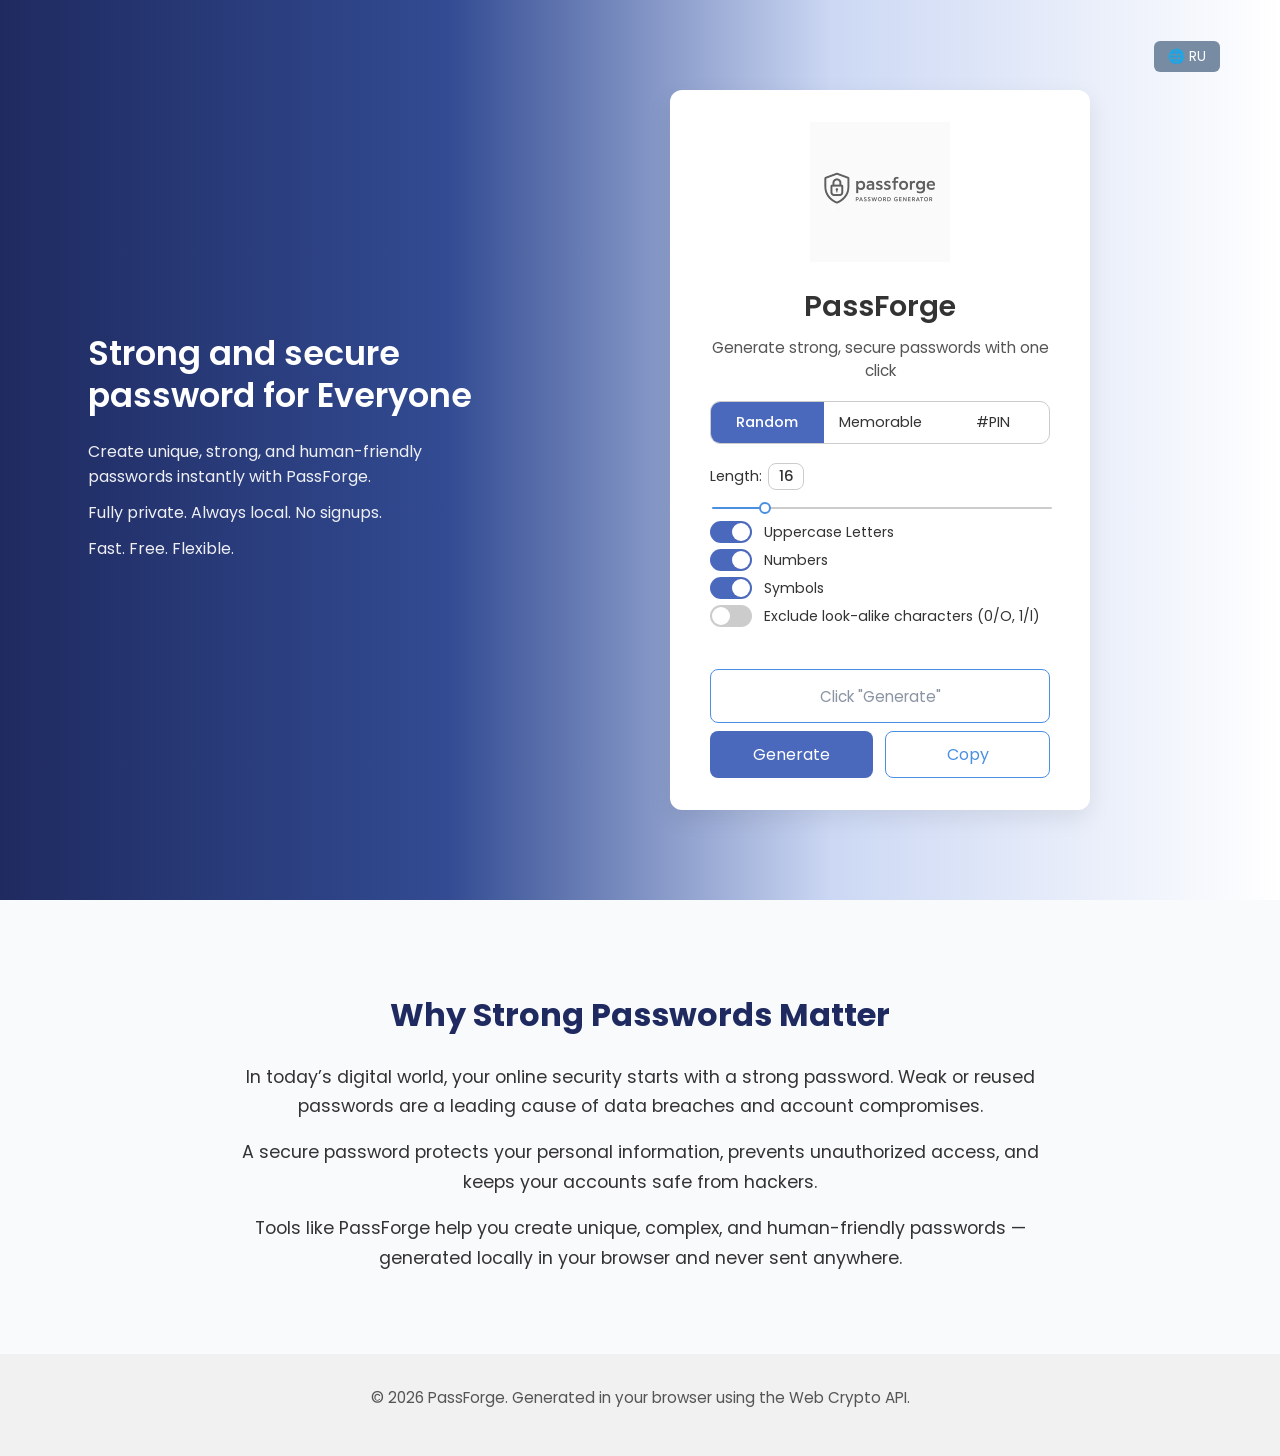
==== commit ca186a28: "Add files via upload" ====
--- a/index.html
+++ b/index.html
@@ -1,56 +1,71 @@
 <!DOCTYPE html>
-<html lang="ru">
+<html lang="en">
 <head>
 <meta charset="utf-8" />
 <meta name="viewport" content="width=device-width, initial-scale=1.0" />
 
-<title>PassForge — генератор надёжных паролей онлайн</title>
-
-<meta name="description" content="Генератор надёжных паролей: случайные, запоминаемые и PIN-коды. Настройка длины, символов и цифр, показ энтропии в битах. Бесплатно, всё считается локально в браузере." />
+<title>PassForge – Secure Online Password Generator</title>
+
+<meta name="description" content="Generate secure, strong, unique, and memorable passwords instantly. Custom length, symbols, numbers and entropy meter. Free, and generated entirely in your browser." />
 <meta name="author" content="PassForge" />
 <meta name="robots" content="index, follow" />
 <meta name="theme-color" content="#1f2a60" />
 
-<link rel="canonical" href="https://passforge.net/ru/" />
-
-<link rel="alternate" hreflang="en" href="https://passforge.net/" />
-<link rel="alternate" hreflang="ru" href="https://passforge.net/ru/" />
-<link rel="alternate" hreflang="x-default" href="https://passforge.net/" />
+<link rel="canonical" href="https://passforge.net/" />
 
 <!-- Open Graph / Twitter -->
 <meta property="og:type"        content="website" />
-<meta property="og:url"         content="https://passforge.net/ru/" />
-<meta property="og:locale"      content="ru_RU" />
-<meta property="og:title"       content="PassForge — генератор надёжных паролей онлайн" />
-<meta property="og:description" content="Пароли генерируются локально в вашем браузере. Без регистрации, без отправки данных." />
+<meta property="og:url"         content="https://passforge.net/" />
+<meta property="og:title"       content="PassForge – Secure Online Password Generator" />
+<meta property="og:description" content="Strong passwords generated locally in your browser. No signups, nothing sent anywhere." />
 <meta property="og:image"       content="https://passforge.net/og-image.png" />
 <meta property="og:image:width"  content="1200" />
 <meta property="og:image:height" content="630" />
 <meta name="twitter:card"        content="summary_large_image" />
-<meta name="twitter:title"       content="PassForge — генератор надёжных паролей онлайн" />
-<meta name="twitter:description" content="Пароли генерируются локально в вашем браузере. Без регистрации, без отправки данных." />
+<meta name="twitter:title"       content="PassForge – Secure Online Password Generator" />
+<meta name="twitter:description" content="Strong passwords generated locally in your browser. No signups, nothing sent anywhere." />
 <meta name="twitter:image"       content="https://passforge.net/og-image.png" />
 
+<link rel="alternate" hreflang="en" href="https://passforge.net/" />
+<link rel="alternate" hreflang="ru" href="https://passforge.net/ru/" />
+<link rel="alternate" hreflang="x-default" href="https://passforge.net/" />
+
+<!-- ВЕРИФИКАЦИЯ ПОИСКОВЫХ СИСТЕМ
+     Вставьте сюда мета-теги, которые выдадут панели вебмастеров.
+     Google  → search.google.com/search-console  (способ "HTML-тег")
+     Yandex  → webmaster.yandex.ru
+     Bing    → bing.com/webmasters  (можно импортировать из Search Console)
+
+<meta name="google-site-verification" content="ВАШ_КОД" />
+<meta name="yandex-verification" content="ВАШ_КОД" />
+-->
+
+<!-- Иконки -->
 <link rel="icon" href="/favicon.ico" sizes="any" />
 <link rel="apple-touch-icon" href="/apple-touch-icon.png" />
 
+<!-- Структурированные данные.
+     Прежняя версия содержала HTML внутри JSON (<h1> в блоке aggregateRating),
+     из-за чего разметка не парсилась и игнорировалась целиком.
+     aggregateRating удалён намеренно: отзывов нет, а self-serving reviews
+     запрещены гайдлайнами и наказываются ручными санкциями. -->
 <script type="application/ld+json">
 {
   "@context": "https://schema.org",
   "@type": "WebApplication",
-  "inLanguage": "ru",
+  "inLanguage": "en",
   "name": "PassForge",
-  "url": "https://passforge.net/ru/",
+  "url": "https://passforge.net/",
   "applicationCategory": "SecurityApplication",
   "applicationSubCategory": "PasswordManager",
   "operatingSystem": "Web",
-  "description": "Генератор надёжных паролей с настройкой длины, символов и цифр. Всё считается локально в браузере через Web Crypto API.",
+  "description": "Generate secure, unique passwords in seconds with PassForge. Customize length, symbols, numbers and more. Everything runs locally in your browser.",
   "browserRequirements": "Requires JavaScript",
   "isAccessibleForFree": true,
   "offers": {
     "@type": "Offer",
     "price": "0",
-    "priceCurrency": "EUR"
+    "priceCurrency": "USD"
   },
   "publisher": {
     "@type": "Organization",
@@ -65,52 +80,46 @@
 {
   "@context": "https://schema.org",
   "@type": "FAQPage",
-  "inLanguage": "ru",
   "mainEntity": [
     {
       "@type": "Question",
-      "name": "Как сгенерировать надёжный пароль?",
-      "acceptedAnswer": {
-        "@type": "Answer",
-        "text": "Выберите тип пароля и настройте длину, символы и цифры, затем нажмите «Сгенерировать» и скопируйте результат. Под полем показывается энтропия в битах и примерная оценка времени подбора."
+      "name": "How to generate a secure password?",
+      "acceptedAnswer": {
+        "@type": "Answer",
+        "text": "Choose your desired options (length, symbols, numbers, etc.), click Generate, and copy your password. The strength meter shows how many bits of entropy the result has."
       }
     },
     {
       "@type": "Question",
-      "name": "PassForge бесплатный?",
-      "acceptedAnswer": {
-        "@type": "Answer",
-        "text": "Да, сервис полностью бесплатный и не требует регистрации."
+      "name": "Is PassForge free?",
+      "acceptedAnswer": {
+        "@type": "Answer",
+        "text": "Yes, PassForge is completely free and does not require registration or login."
       }
     },
     {
       "@type": "Question",
-      "name": "Сохраняются ли сгенерированные пароли?",
-      "acceptedAnswer": {
-        "@type": "Answer",
-        "text": "Нет. Пароли создаются прямо в браузере через Web Crypto API и никуда не передаются и нигде не сохраняются."
+      "name": "Do you store the generated passwords?",
+      "acceptedAnswer": {
+        "@type": "Answer",
+        "text": "No. All password generation happens locally in your browser using the Web Crypto API. Generated passwords are never transmitted or stored."
       }
     },
     {
       "@type": "Question",
-      "name": "Сколько бит энтропии должно быть у пароля?",
-      "acceptedAnswer": {
-        "@type": "Answer",
-        "text": "Порядка 80 бит обычно считается достаточным против офлайнового перебора, а 100 бит и выше дают запас на годы вперёд. Пароль из 16 символов с заглавными, строчными буквами, цифрами и символами даёт примерно 104 бита."
-      }
-    },
-    {
-      "@type": "Question",
-      "name": "Чем запоминаемый пароль отличается от случайного?",
-      "acceptedAnswer": {
-        "@type": "Answer",
-        "text": "Запоминаемый пароль собирается из отдельных слов и легче удерживается в памяти, но при равной стойкости он длиннее случайного. Случайный набор символов компактнее, но его практически невозможно запомнить, поэтому его хранят в менеджере паролей."
+      "name": "How many bits of entropy does a password need?",
+      "acceptedAnswer": {
+        "@type": "Answer",
+        "text": "Around 80 bits is generally considered sufficient against offline brute-force attacks, and 100 bits or more gives a comfortable margin. A 16-character password using upper case, lower case, digits and symbols yields roughly 104 bits."
       }
     }
   ]
 }
 </script>
 
+<!-- Шрифт: preconnect ускоряет загрузку.
+     Для полной независимости от Google (и чистоты по GDPR) файл шрифта
+     лучше положить локально и подключить через @font-face. -->
 <link rel="preconnect" href="https://fonts.googleapis.com" />
 <link rel="preconnect" href="https://fonts.gstatic.com" crossorigin />
 <link href="https://fonts.googleapis.com/css2?family=Poppins:wght@400;500;600&display=swap" rel="stylesheet" />
@@ -123,36 +132,44 @@
 <div class="page-container">
   <div class="page-layout">
 
+    <!-- Левая колонка: описание -->
     <div class="intro">
-      <h1 id="headline" data-i18n="headline">Надёжные и удобные пароли для всех</h1>
-      <p id="intro-line1" data-i18n="introLine1">Создавайте уникальные, надёжные и удобные пароли с PassForge.</p>
-      <p id="intro-line2" data-i18n="introLine2">Полная конфиденциальность. Всё работает локально. Без регистрации.</p>
-      <p id="intro-line3" data-i18n="introLine3">Быстро. Бесплатно. Удобно.</p>
+      <h1 id="headline" data-i18n="headline">Strong and secure password for Everyone</h1>
+      <p id="intro-line1" data-i18n="introLine1">Create unique, strong, and human-friendly passwords instantly with PassForge.</p>
+      <p id="intro-line2" data-i18n="introLine2">Fully private. Always local. No signups.</p>
+      <p id="intro-line3" data-i18n="introLine3">Fast. Free. Flexible.</p>
     </div>
 
+    <!-- Правая колонка: генератор -->
     <div class="generator">
 
-      <a href="/" class="lang-toggle" id="lang-toggle" hreflang="en"
-         aria-label="Switch to English">🌐 <span id="lang-label">EN</span></a>
+      <a href="/ru/" class="lang-toggle" id="lang-toggle" hreflang="ru"
+         aria-label="Переключиться на русский">🌐 <span id="lang-label">RU</span></a>
 
       <div id="container">
 
         <img src="/logo.webp" alt="PassForge" width="140" height="140"
              class="brand-logo" fetchpriority="high" decoding="async" />
 
+        <!-- Было <h1> — на странице должен быть ровно один H1 (#headline). -->
         <p class="brand-name">PassForge</p>
-        <p id="description" data-i18n="description">Генерируйте надёжные и безопасные пароли в один клик</p>
-
+        <p id="description" data-i18n="description">Generate strong, secure passwords with one click</p>
+
+        <!-- Переключатель типа пароля.
+             data-type обязателен: JS читает тип отсюда, а не из подписи кнопки.
+             Раньше сравнение шло по тексту, и после перевода на русский
+             переключатель переставал работать. -->
         <div class="password-type-selector" role="tablist">
-          <button type="button" class="type-btn active" data-type="random"    role="tab" aria-selected="true">Случайный</button>
-          <button type="button" class="type-btn"        data-type="memorable" role="tab" aria-selected="false">Запоминаемый</button>
-          <button type="button" class="type-btn"        data-type="pin"       role="tab" aria-selected="false">ПИН</button>
+          <button type="button" class="type-btn active" data-type="random"    role="tab" aria-selected="true">Random</button>
+          <button type="button" class="type-btn"        data-type="memorable" role="tab" aria-selected="false">Memorable</button>
+          <button type="button" class="type-btn"        data-type="pin"       role="tab" aria-selected="false">#PIN</button>
         </div>
 
+        <!-- Настройки -->
         <div class="controls">
 
           <label id="length-label" class="length-label">
-            <span id="length-caption">Длина</span>:
+            <span id="length-caption">Length</span>:
             <span class="range-value-box" id="length-value">16</span>
           </label>
           <input id="length" type="range" min="8" max="64" value="16" aria-labelledby="length-caption" />
@@ -160,42 +177,47 @@
           <label class="switch">
             <input type="checkbox" id="uppercase" checked />
             <span class="slider"></span>
-            <span class="label-text" data-i18n="uppercase">Заглавные буквы</span>
+            <span class="label-text" data-i18n="uppercase">Uppercase Letters</span>
           </label>
 
           <label class="switch">
             <input type="checkbox" id="numbers" checked />
             <span class="slider"></span>
-            <span class="label-text" data-i18n="numbers">Цифры</span>
+            <span class="label-text" data-i18n="numbers">Numbers</span>
           </label>
 
           <label class="switch">
             <input type="checkbox" id="symbols" checked />
             <span class="slider"></span>
-            <span class="label-text" data-i18n="symbols">Символы</span>
+            <span class="label-text" data-i18n="symbols">Symbols</span>
           </label>
 
           <label class="switch">
             <input type="checkbox" id="exclude-ambiguous" />
             <span class="slider"></span>
-            <span class="label-text" data-i18n="excludeAmbiguous">Исключить похожие символы (0/O, 1/l)</span>
+            <span class="label-text" data-i18n="excludeAmbiguous">Exclude look-alike characters (0/O, 1/l)</span>
           </label>
 
         </div>
 
+        <!-- Пароль.
+             ym-hide-content — на случай, если Яндекс.Метрика будет
+             подключена снова: класс исключает содержимое из записи Вебвизора. -->
         <div id="password-container">
 
           <div id="password" class="ym-hide-content" data-empty="true"
-               data-i18n="passwordPlaceholder" aria-live="polite">Нажмите «Сгенерировать»</div>
+               data-i18n="passwordPlaceholder" aria-live="polite">Click "Generate"</div>
 
           <div id="strength-meter" hidden>
             <div class="strength-track"><div id="strength-bar"></div></div>
             <p id="strength-text"></p>
           </div>
 
+          <!-- onclick убран: обработчики навешиваются из JS.
+               Это позволит включить строгий CSP без unsafe-inline. -->
           <div class="button-row-tight">
-            <button type="button" class="generate" id="generate-btn" data-i18n="generate">Сгенерировать</button>
-            <button type="button" class="copy"     id="copy-btn"     data-i18n="copy">Копировать</button>
+            <button type="button" class="generate" id="generate-btn" data-i18n="generate">Generate</button>
+            <button type="button" class="copy"     id="copy-btn"     data-i18n="copy">Copy</button>
           </div>
 
         </div>
@@ -208,49 +230,50 @@
 
 <section class="article-block">
   <div class="article-container">
-
-    <h2 id="article-title" data-i18n="articleTitle">Почему важно использовать надёжные пароли</h2>
-
+    <h2 id="article-title" data-i18n="articleTitle">Why Strong Passwords Matter</h2>
     <p id="article-p1">
-      В современном цифровом мире ваша безопасность начинается с пароля. Слабые и повторяющиеся пароли — одна из главных причин взломов и утечек данных.
+      In today’s digital world, your online security starts with a strong password. Weak or reused passwords are a leading cause of data breaches and account compromises.
     </p>
     <p id="article-p2">
-      Надёжный пароль защищает личную информацию, предотвращает несанкционированный доступ и обеспечивает безопасность ваших аккаунтов.
+      A secure password protects your personal information, prevents unauthorized access, and keeps your accounts safe from hackers.
     </p>
     <p id="article-p3">
-      PassForge помогает создавать уникальные, сложные и при этом удобные пароли — генерация идёт локально в браузере, данные никуда не отправляются.
+      Tools like PassForge help you create unique, complex, and human-friendly passwords — generated locally in your browser and never sent anywhere.
     </p>
-
-    <h2>Что такое энтропия пароля</h2>
-    <p>
-      Стойкость пароля измеряется не количеством символов и не наличием восклицательного знака, а энтропией — числом бит, показывающим, насколько велико множество паролей, из которого ваш был выбран. Каждый дополнительный бит удваивает работу взломщика.
-    </p>
-    <p>
-      Пароль из 16 символов, включающий строчные и заглавные буквы, цифры и символы, даёт около 104 бит. Шестизначный PIN — всего 20 бит, то есть перебирается мгновенно. Именно поэтому под полем показывается конкретное число, а не абстрактная шкала «слабый — сильный».
-    </p>
-
-    <h2>Случайный или запоминаемый</h2>
-    <p>
-      Случайный набор символов компактнее при той же стойкости, но запомнить его человеку практически невозможно — такие пароли имеет смысл хранить в менеджере паролей. Запоминаемый пароль собирается из отдельных слов: он длиннее, зато его реально удержать в голове, что удобно для мастер-пароля от самого менеджера или для входа в ноутбук.
-    </p>
-    <p>
-      Важное замечание: заменять буквы на похожие символы, превращая «пароль» в «п@р0ль», почти не увеличивает энтропию. Программы подбора знают все такие подстановки. Длина работает намного лучше любых ухищрений.
-    </p>
-
-    <h2>Как всё это работает</h2>
-    <p>
-      Случайные значения берутся из <code>crypto.getRandomValues()</code> — криптографического генератора самого браузера. Обычный <code>Math.random()</code> для паролей непригоден: его внутреннее состояние восстанавливается по нескольким выданным значениям, после чего вычисляется вся последовательность.
-    </p>
-    <p>
-      Вся генерация происходит на вашем устройстве. Сгенерированные пароли не передаются на сервер, не логируются и нигде не сохраняются.
-    </p>
-
   </div>
 </section>
 
 <footer class="site-footer">
-  <p>&copy; 2026 PassForge. Пароли создаются в вашем браузере через Web Crypto API.</p>
+  <p>&copy; 2026 PassForge. Generated in your browser using the Web Crypto API.</p>
 </footer>
+
+<!--
+  ═══════════════════════════════════════════════════════════════════════
+  АНАЛИТИКА
+
+  Прежняя конфигурация Яндекс.Метрики включала webvisor:true. Вебвизор
+  записывает изменения DOM и отправляет их на серверы Яндекса. Сгенерированный
+  пароль попадает в DOM (#password), то есть потенциально уезжал вместе с
+  записью сессии — при том что на странице заявлено обратное.
+
+  Ниже аналитика ОТКЛЮЧЕНА целиком. Выберите один из вариантов:
+
+  ── Вариант A (рекомендуемый): cookieless-аналитика, баннер согласия не нужен,
+     позиционирование «no tracking» остаётся правдой.
+
+     <script defer data-domain="passforge.net" src="https://plausible.io/js/script.js"></script>
+
+     Альтернатива — Cloudflare Web Analytics, бесплатно.
+
+  ── Вариант B: вернуть GA/Метрику. Тогда обязательны:
+       • cookie-баннер с opt-in (домен кипрский → GDPR + ePrivacy);
+       • webvisor:false, clickmap:false;
+       • правка текста «No tracking» в переводах на честный;
+       • класс ym-hide-content на #password (уже проставлен).
+
+     ym(XXXXXXXX, 'init', { webvisor:false, clickmap:false, trackLinks:true, accurateTrackBounce:true });
+  ═══════════════════════════════════════════════════════════════════════
+-->
 
 <script defer src="/main.js"></script>
 
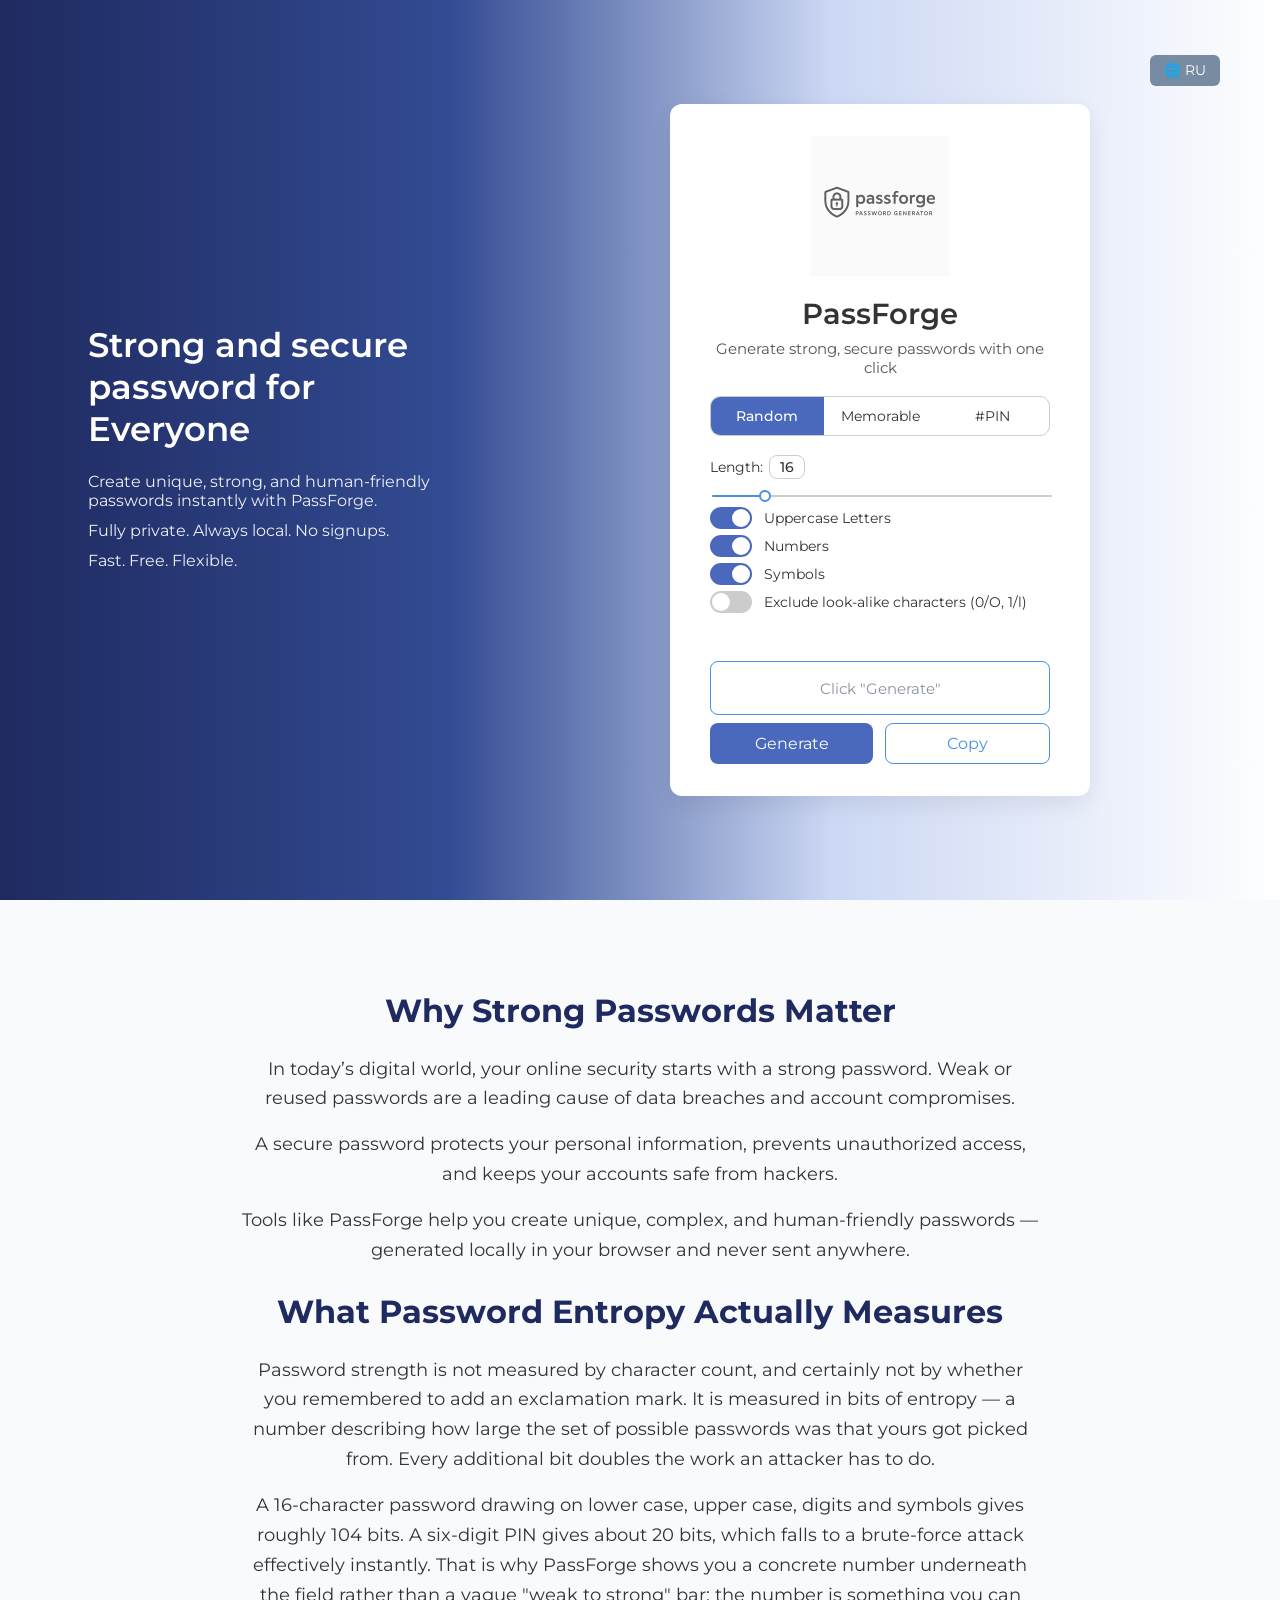
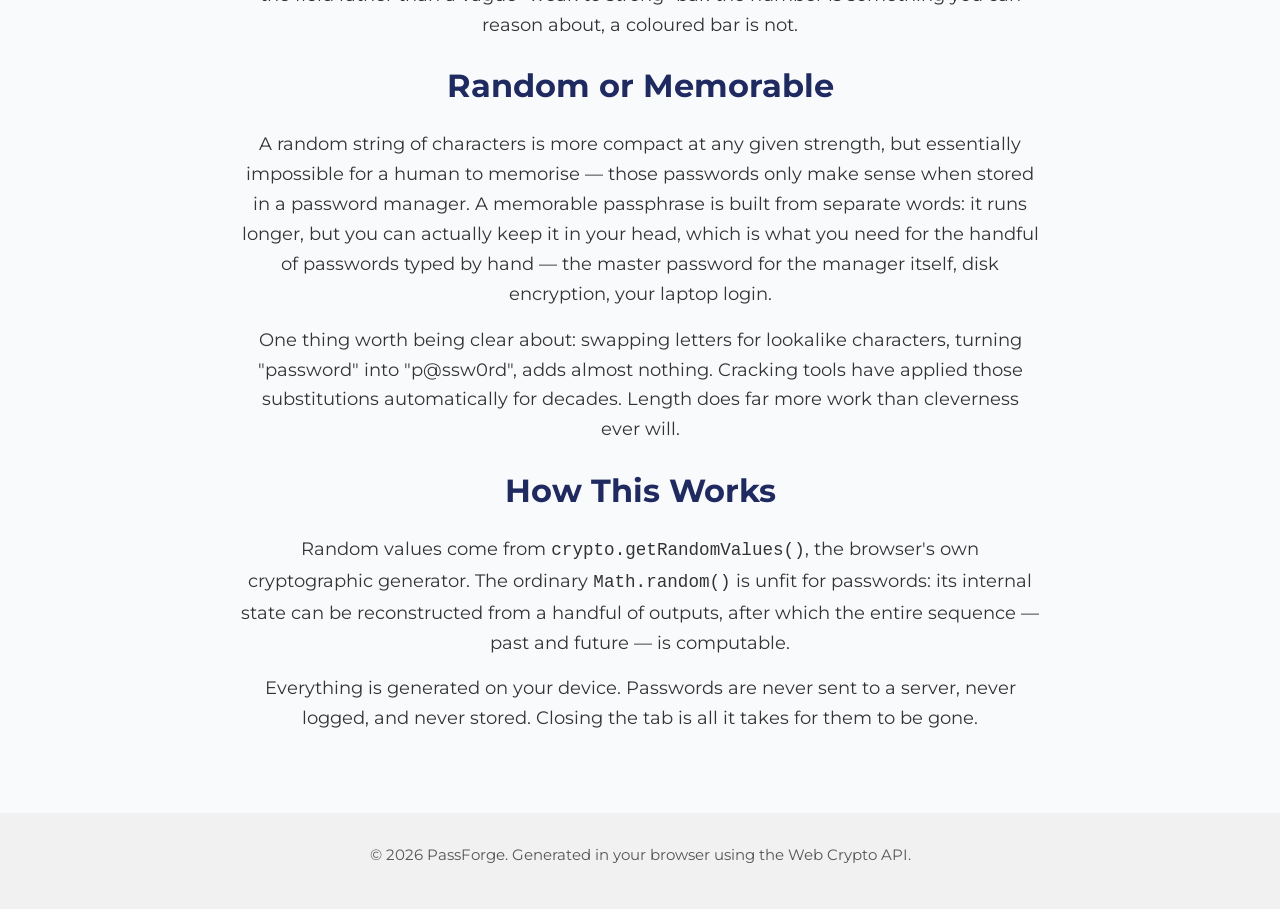
==== commit fe0828af: "Add files via upload" ====
--- a/index.html
+++ b/index.html
@@ -112,6 +112,14 @@
         "@type": "Answer",
         "text": "Around 80 bits is generally considered sufficient against offline brute-force attacks, and 100 bits or more gives a comfortable margin. A 16-character password using upper case, lower case, digits and symbols yields roughly 104 bits."
       }
+    },
+    {
+      "@type": "Question",
+      "name": "Is a passphrase better than a password?",
+      "acceptedAnswer": {
+        "@type": "Answer",
+        "text": "A passphrase made of several randomly chosen words is far easier for a person to remember than a string of symbols, at comparable strength. The key condition is that the words must be picked at random by software from a large list, not chosen by you."
+      }
     }
   ]
 }
@@ -122,7 +130,7 @@
      лучше положить локально и подключить через @font-face. -->
 <link rel="preconnect" href="https://fonts.googleapis.com" />
 <link rel="preconnect" href="https://fonts.gstatic.com" crossorigin />
-<link href="https://fonts.googleapis.com/css2?family=Poppins:wght@400;500;600&display=swap" rel="stylesheet" />
+<link href="https://fonts.googleapis.com/css2?family=Montserrat:wght@400;500;600;700&display=swap" rel="stylesheet" />
 
 <link rel="stylesheet" href="/style.css" />
 </head>
@@ -240,6 +248,30 @@
     <p id="article-p3">
       Tools like PassForge help you create unique, complex, and human-friendly passwords — generated locally in your browser and never sent anywhere.
     </p>
+
+    <h2>What Password Entropy Actually Measures</h2>
+    <p>
+      Password strength is not measured by character count, and certainly not by whether you remembered to add an exclamation mark. It is measured in bits of entropy — a number describing how large the set of possible passwords was that yours got picked from. Every additional bit doubles the work an attacker has to do.
+    </p>
+    <p>
+      A 16-character password drawing on lower case, upper case, digits and symbols gives roughly 104 bits. A six-digit PIN gives about 20 bits, which falls to a brute-force attack effectively instantly. That is why PassForge shows you a concrete number underneath the field rather than a vague "weak to strong" bar: the number is something you can reason about, a coloured bar is not.
+    </p>
+
+    <h2>Random or Memorable</h2>
+    <p>
+      A random string of characters is more compact at any given strength, but essentially impossible for a human to memorise — those passwords only make sense when stored in a password manager. A memorable passphrase is built from separate words: it runs longer, but you can actually keep it in your head, which is what you need for the handful of passwords typed by hand — the master password for the manager itself, disk encryption, your laptop login.
+    </p>
+    <p>
+      One thing worth being clear about: swapping letters for lookalike characters, turning "password" into "p@ssw0rd", adds almost nothing. Cracking tools have applied those substitutions automatically for decades. Length does far more work than cleverness ever will.
+    </p>
+
+    <h2>How This Works</h2>
+    <p>
+      Random values come from <code>crypto.getRandomValues()</code>, the browser's own cryptographic generator. The ordinary <code>Math.random()</code> is unfit for passwords: its internal state can be reconstructed from a handful of outputs, after which the entire sequence — past and future — is computable.
+    </p>
+    <p>
+      Everything is generated on your device. Passwords are never sent to a server, never logged, and never stored. Closing the tab is all it takes for them to be gone.
+    </p>
   </div>
 </section>
 
--- a/style.css
+++ b/style.css
@@ -36,7 +36,10 @@
 }
 
 body {
-  font-family: 'Poppins', system-ui, -apple-system, sans-serif;
+  /* Montserrat вместо Poppins: у Poppins нет кириллицы (только devanagari,
+     latin-ext, latin), из-за чего русский текст отрисовывался системным
+     шрифтом и отличался от английского у каждого пользователя по-своему. */
+  font-family: 'Montserrat', system-ui, -apple-system, sans-serif;
   margin: 0;
   background: linear-gradient(to right,
     #1f2a60 0%,
@@ -379,7 +382,7 @@
 
 /* Плейсхолдер и сообщения об ошибке — обычным шрифтом, приглушённо */
 #password[data-empty="true"] {
-  font-family: 'Poppins', sans-serif;
+  font-family: 'Montserrat', sans-serif;
   font-size: .95rem;
   color: #8a94a3;
   letter-spacing: normal;
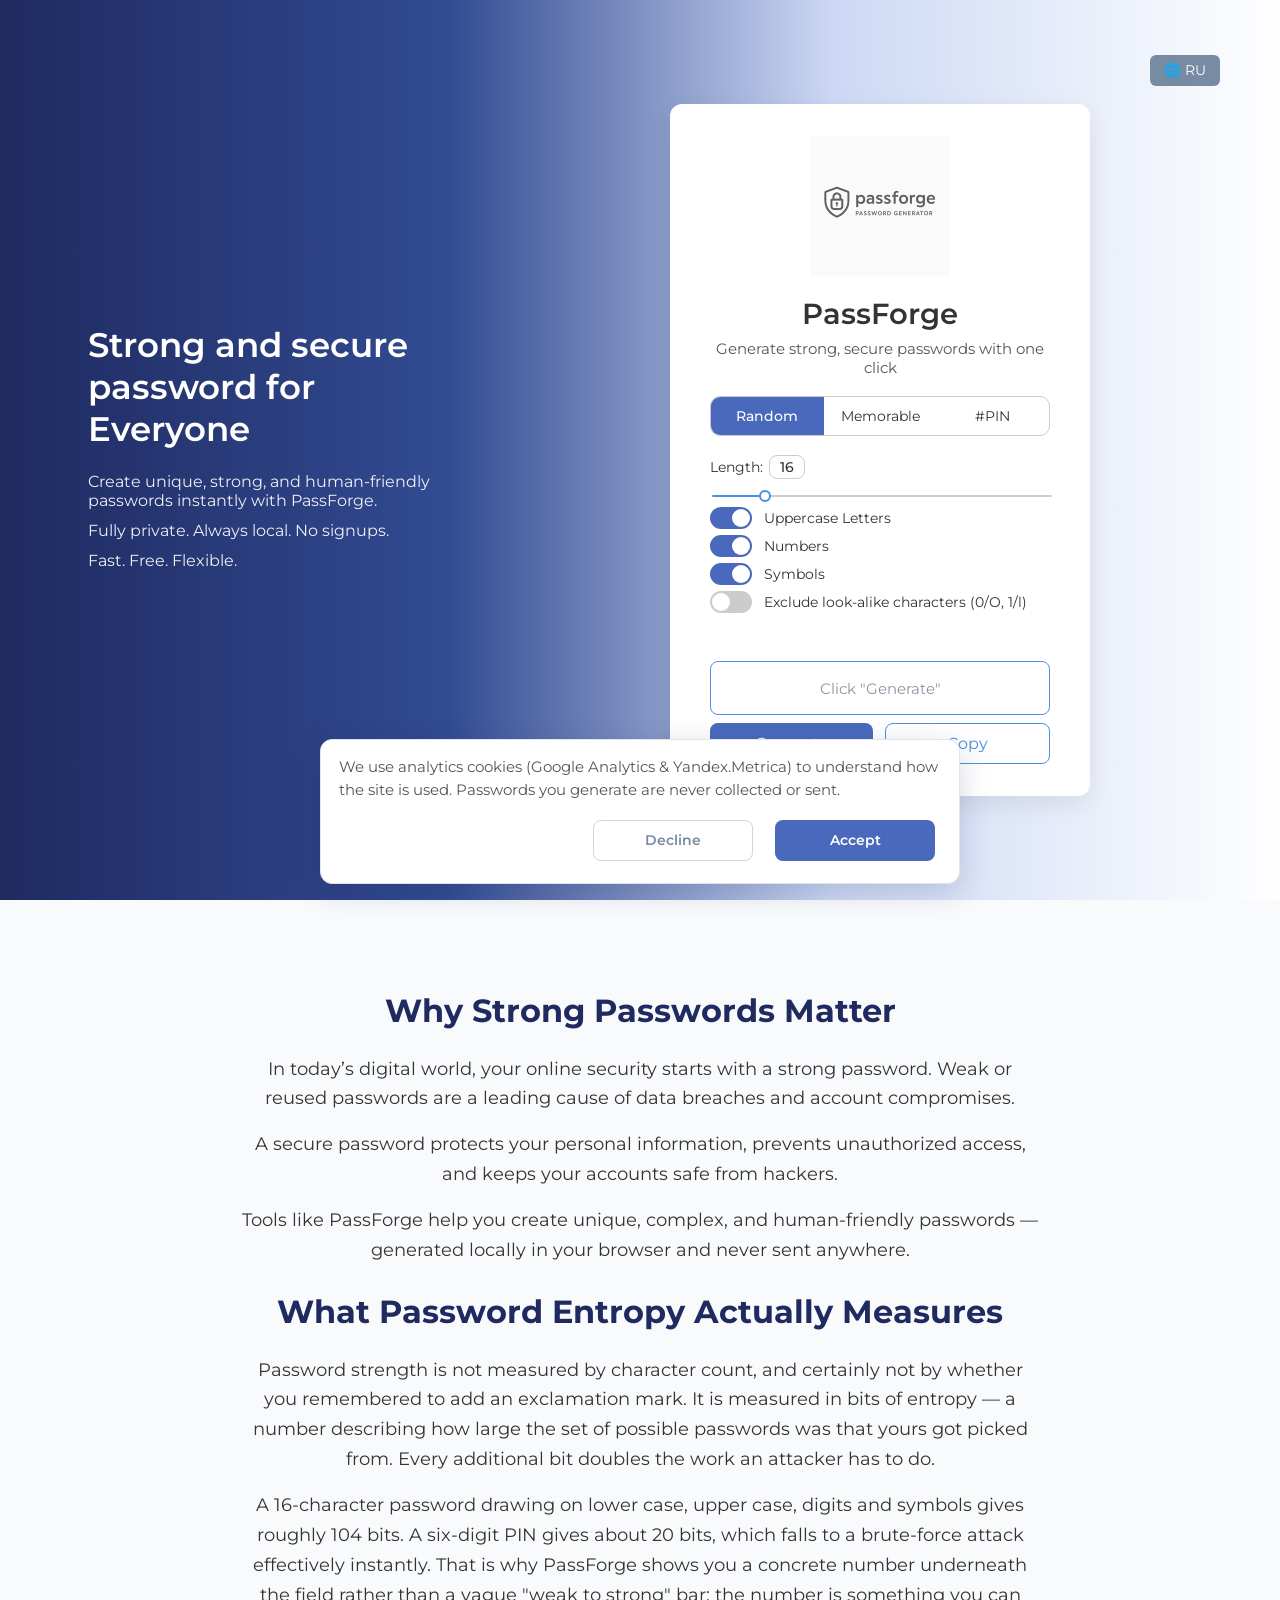
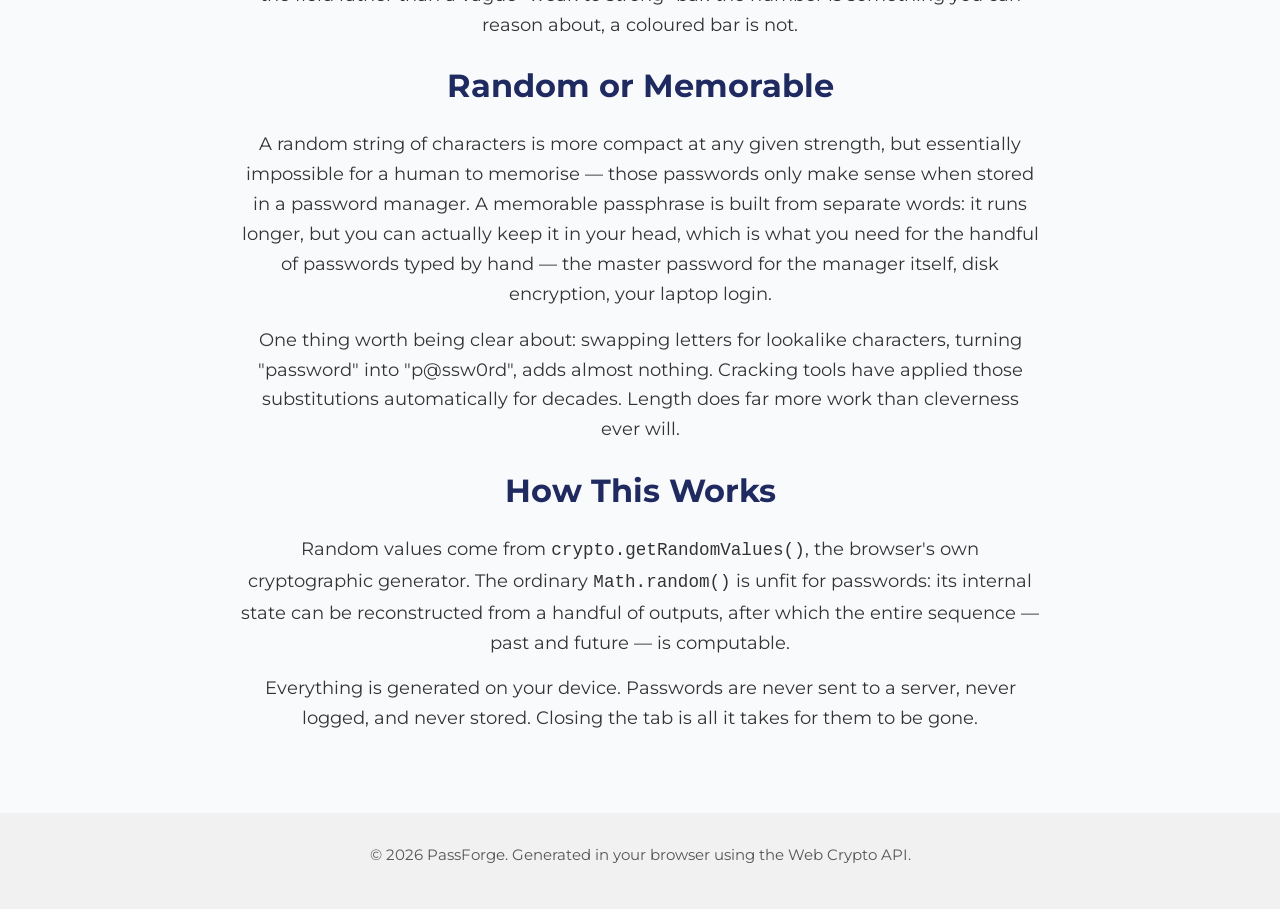
==== commit d65aac66: "Add files via upload" ====
--- a/index.html
+++ b/index.html
@@ -3,6 +3,10 @@
 <head>
 <meta charset="utf-8" />
 <meta name="viewport" content="width=device-width, initial-scale=1.0" />
+
+<!-- Аналитика (GA4 + Яндекс.Метрика) грузится ТОЛЬКО после согласия в cookie-баннере.
+     Реализация — внизу страницы, перед </body>. До клика «Accept» ни один счётчик
+     не подгружается и куки не ставятся (opt-in, GDPR/ePrivacy). -->
 
 <title>PassForge – Secure Online Password Generator</title>
 
@@ -279,35 +283,72 @@
   <p>&copy; 2026 PassForge. Generated in your browser using the Web Crypto API.</p>
 </footer>
 
-<!--
-  ═══════════════════════════════════════════════════════════════════════
-  АНАЛИТИКА
-
-  Прежняя конфигурация Яндекс.Метрики включала webvisor:true. Вебвизор
-  записывает изменения DOM и отправляет их на серверы Яндекса. Сгенерированный
-  пароль попадает в DOM (#password), то есть потенциально уезжал вместе с
-  записью сессии — при том что на странице заявлено обратное.
-
-  Ниже аналитика ОТКЛЮЧЕНА целиком. Выберите один из вариантов:
-
-  ── Вариант A (рекомендуемый): cookieless-аналитика, баннер согласия не нужен,
-     позиционирование «no tracking» остаётся правдой.
-
-     <script defer data-domain="passforge.net" src="https://plausible.io/js/script.js"></script>
-
-     Альтернатива — Cloudflare Web Analytics, бесплатно.
-
-  ── Вариант B: вернуть GA/Метрику. Тогда обязательны:
-       • cookie-баннер с opt-in (домен кипрский → GDPR + ePrivacy);
-       • webvisor:false, clickmap:false;
-       • правка текста «No tracking» в переводах на честный;
-       • класс ym-hide-content на #password (уже проставлен).
-
-     ym(XXXXXXXX, 'init', { webvisor:false, clickmap:false, trackLinks:true, accurateTrackBounce:true });
-  ═══════════════════════════════════════════════════════════════════════
--->
-
 <script defer src="/main.js"></script>
+
+<!-- ═══════════════════════════════════════════════════════════════════════
+  COOKIE CONSENT + аналитика с opt-in (GA4 G-ESG8VKVJJ3 + Яндекс.Метрика 104216514)
+
+  До клика «Accept» НИЧЕГО не грузится и ни одной куки не ставится.
+  Выбор хранится в localStorage ('pf-analytics-consent'), не в куках.
+  Метрика: webvisor:false, clickmap:false — сессии/пароль из DOM не пишутся.
+  ═══════════════════════════════════════════════════════════════════════ -->
+<style>
+  .cc-banner{position:fixed;left:16px;right:16px;bottom:16px;z-index:9999;
+    max-width:640px;margin:0 auto;background:var(--card-bg,#fff);color:var(--text-main,#333);
+    border:1px solid #dfe4ea;border-radius:12px;box-shadow:0 8px 30px rgba(31,42,96,.18);
+    padding:16px 18px;font-family:'Montserrat',system-ui,sans-serif;font-size:14px;line-height:1.5;
+    display:flex;flex-wrap:wrap;align-items:center;gap:12px 16px}
+  .cc-banner[hidden]{display:none}
+  .cc-text{margin:0;flex:1 1 260px}
+  .cc-actions{display:flex;gap:10px;margin-left:auto}
+  .cc-btn{font:inherit;font-weight:600;cursor:pointer;border-radius:8px;padding:9px 18px;
+    border:1px solid transparent;transition:background .15s,border-color .15s,color .15s}
+  .cc-btn-primary{background:var(--primary,#4a69bd);color:#fff}
+  .cc-btn-primary:hover{background:var(--primary-hover,#3c5aa4)}
+  .cc-btn-ghost{background:transparent;color:var(--secondary,#778ca3);border-color:#cfd6df}
+  .cc-btn-ghost:hover{border-color:var(--secondary,#778ca3);color:var(--secondary-hover,#5f6f80)}
+  @media(max-width:520px){.cc-actions{margin-left:0;width:100%}.cc-btn{flex:1}}
+</style>
+<div id="cookie-consent" class="cc-banner" hidden role="dialog" aria-live="polite" aria-label="Cookie consent">
+  <p class="cc-text">We use analytics cookies (Google Analytics &amp; Yandex.Metrica) to understand how the site is used. Passwords you generate are never collected or sent.</p>
+  <div class="cc-actions">
+    <button type="button" id="cc-decline" class="cc-btn cc-btn-ghost">Decline</button>
+    <button type="button" id="cc-accept" class="cc-btn cc-btn-primary">Accept</button>
+  </div>
+</div>
+<script>
+(function(){
+  var KEY='pf-analytics-consent', YM_ID=104216514, GA_ID='G-ESG8VKVJJ3', loaded=false;
+  function loadAnalytics(){
+    if(loaded) return; loaded=true;
+    /* Google Analytics 4 */
+    var g=document.createElement('script');
+    g.async=true; g.src='https://www.googletagmanager.com/gtag/js?id='+GA_ID;
+    document.head.appendChild(g);
+    window.dataLayer=window.dataLayer||[];
+    function gtag(){dataLayer.push(arguments);}
+    gtag('js', new Date()); gtag('config', GA_ID);
+    /* Yandex.Metrica — webvisor/clickmap OFF */
+    (function(m,e,t,r,i){m[i]=m[i]||function(){(m[i].a=m[i].a||[]).push(arguments)};
+      m[i].l=1*new Date();
+      for(var j=0;j<e.scripts.length;j++){if(e.scripts[j].src===r){return;}}
+      var k=e.createElement(t),a=e.getElementsByTagName(t)[0];
+      k.async=1;k.src=r;a.parentNode.insertBefore(k,a);
+    })(window,document,'script','https://mc.yandex.ru/metrika/tag.js?id='+YM_ID,'ym');
+    ym(YM_ID,'init',{ssr:true,webvisor:false,clickmap:false,accurateTrackBounce:true,trackLinks:true});
+  }
+  var banner=document.getElementById('cookie-consent');
+  var saved=null; try{saved=localStorage.getItem(KEY);}catch(e){}
+  if(saved==='granted'){ loadAnalytics(); }
+  else if(saved!=='denied'){ banner.hidden=false; }
+  document.getElementById('cc-accept').addEventListener('click',function(){
+    try{localStorage.setItem(KEY,'granted');}catch(e){} banner.hidden=true; loadAnalytics();
+  });
+  document.getElementById('cc-decline').addEventListener('click',function(){
+    try{localStorage.setItem(KEY,'denied');}catch(e){} banner.hidden=true;
+  });
+})();
+</script>
 
 </body>
 </html>
